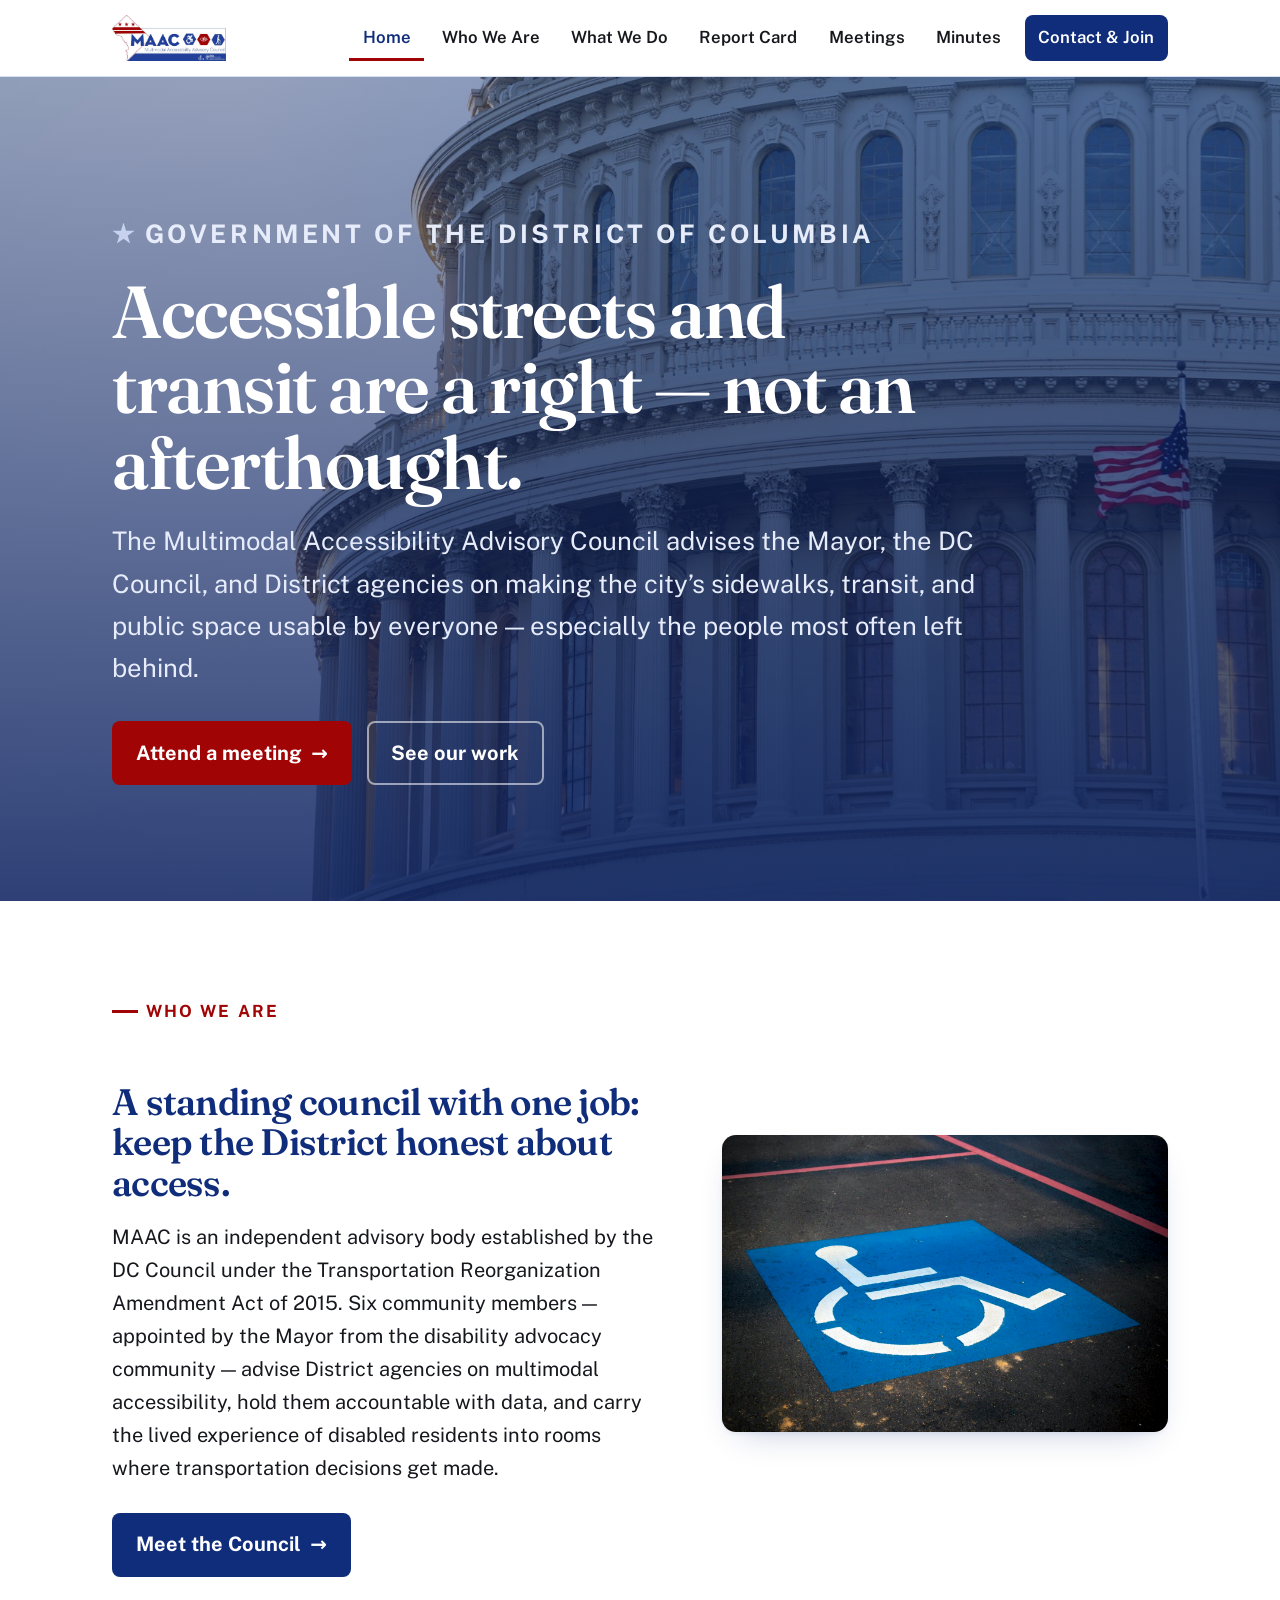
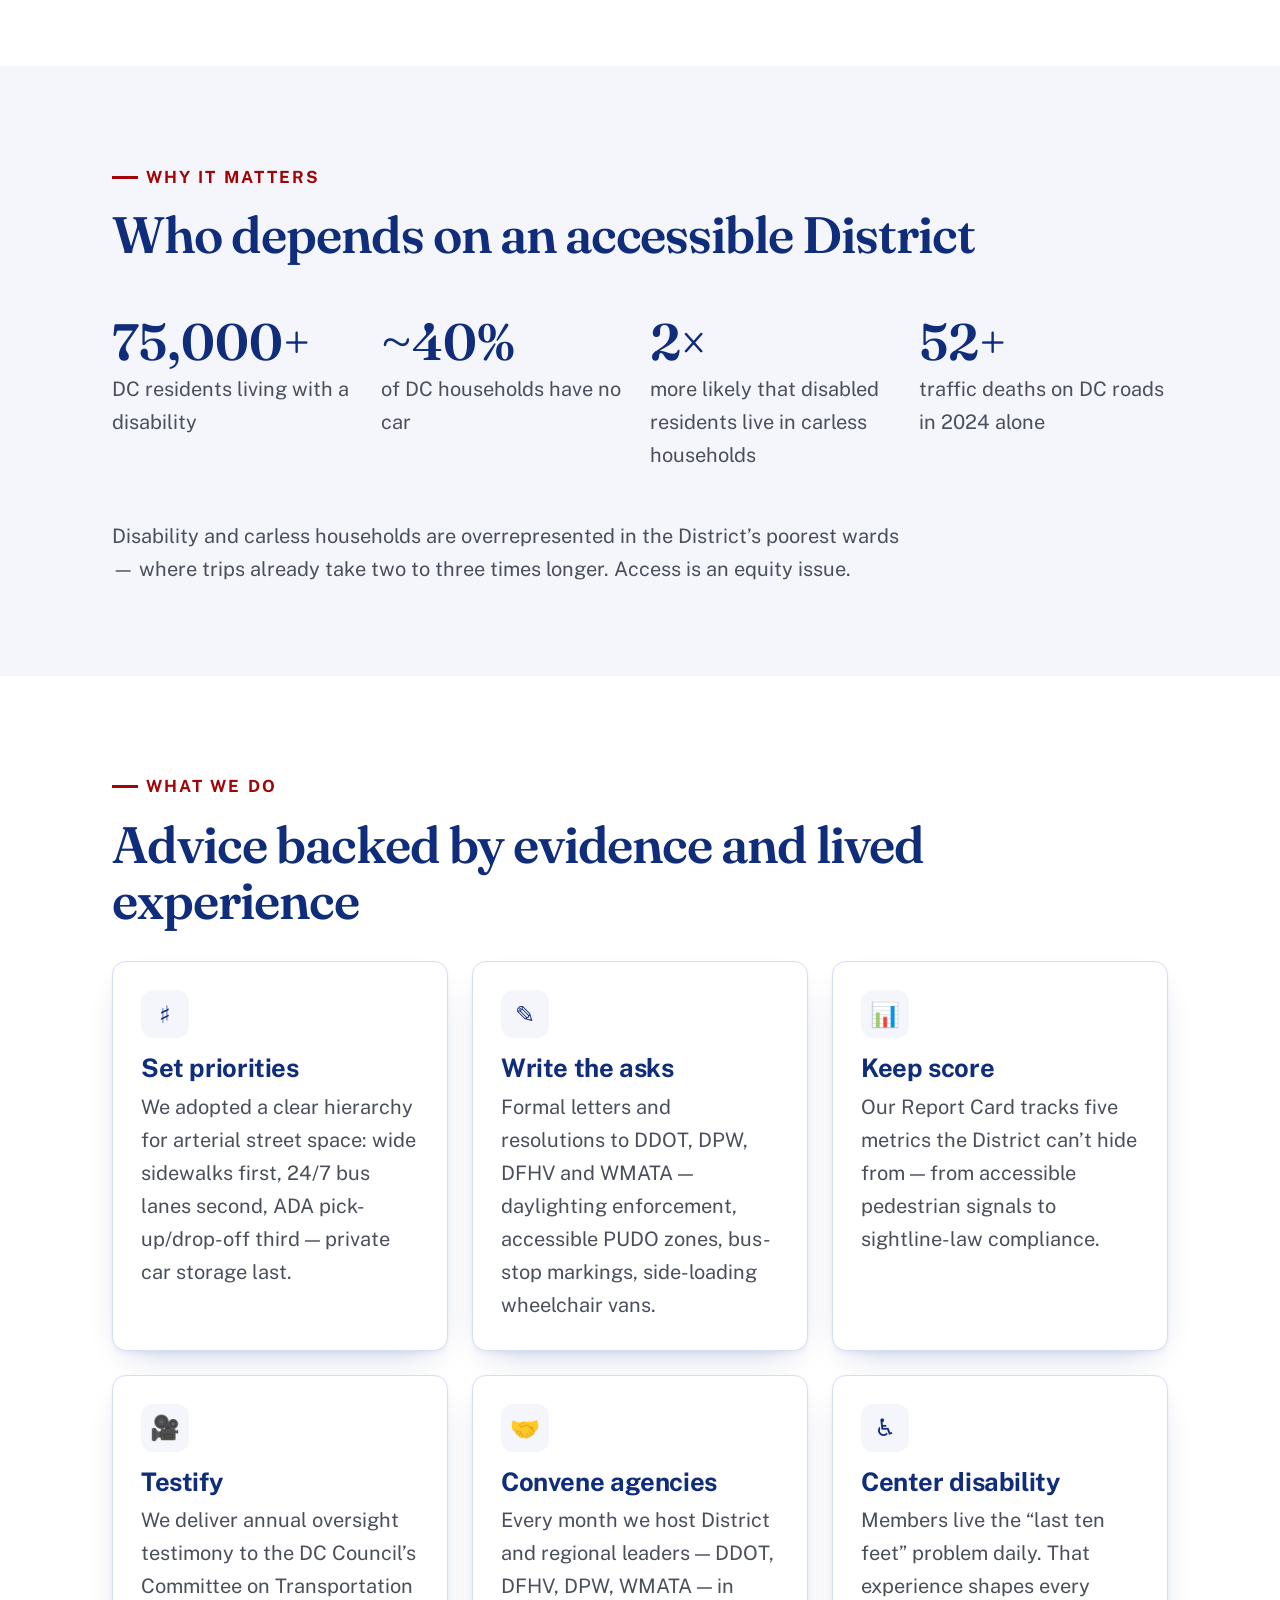
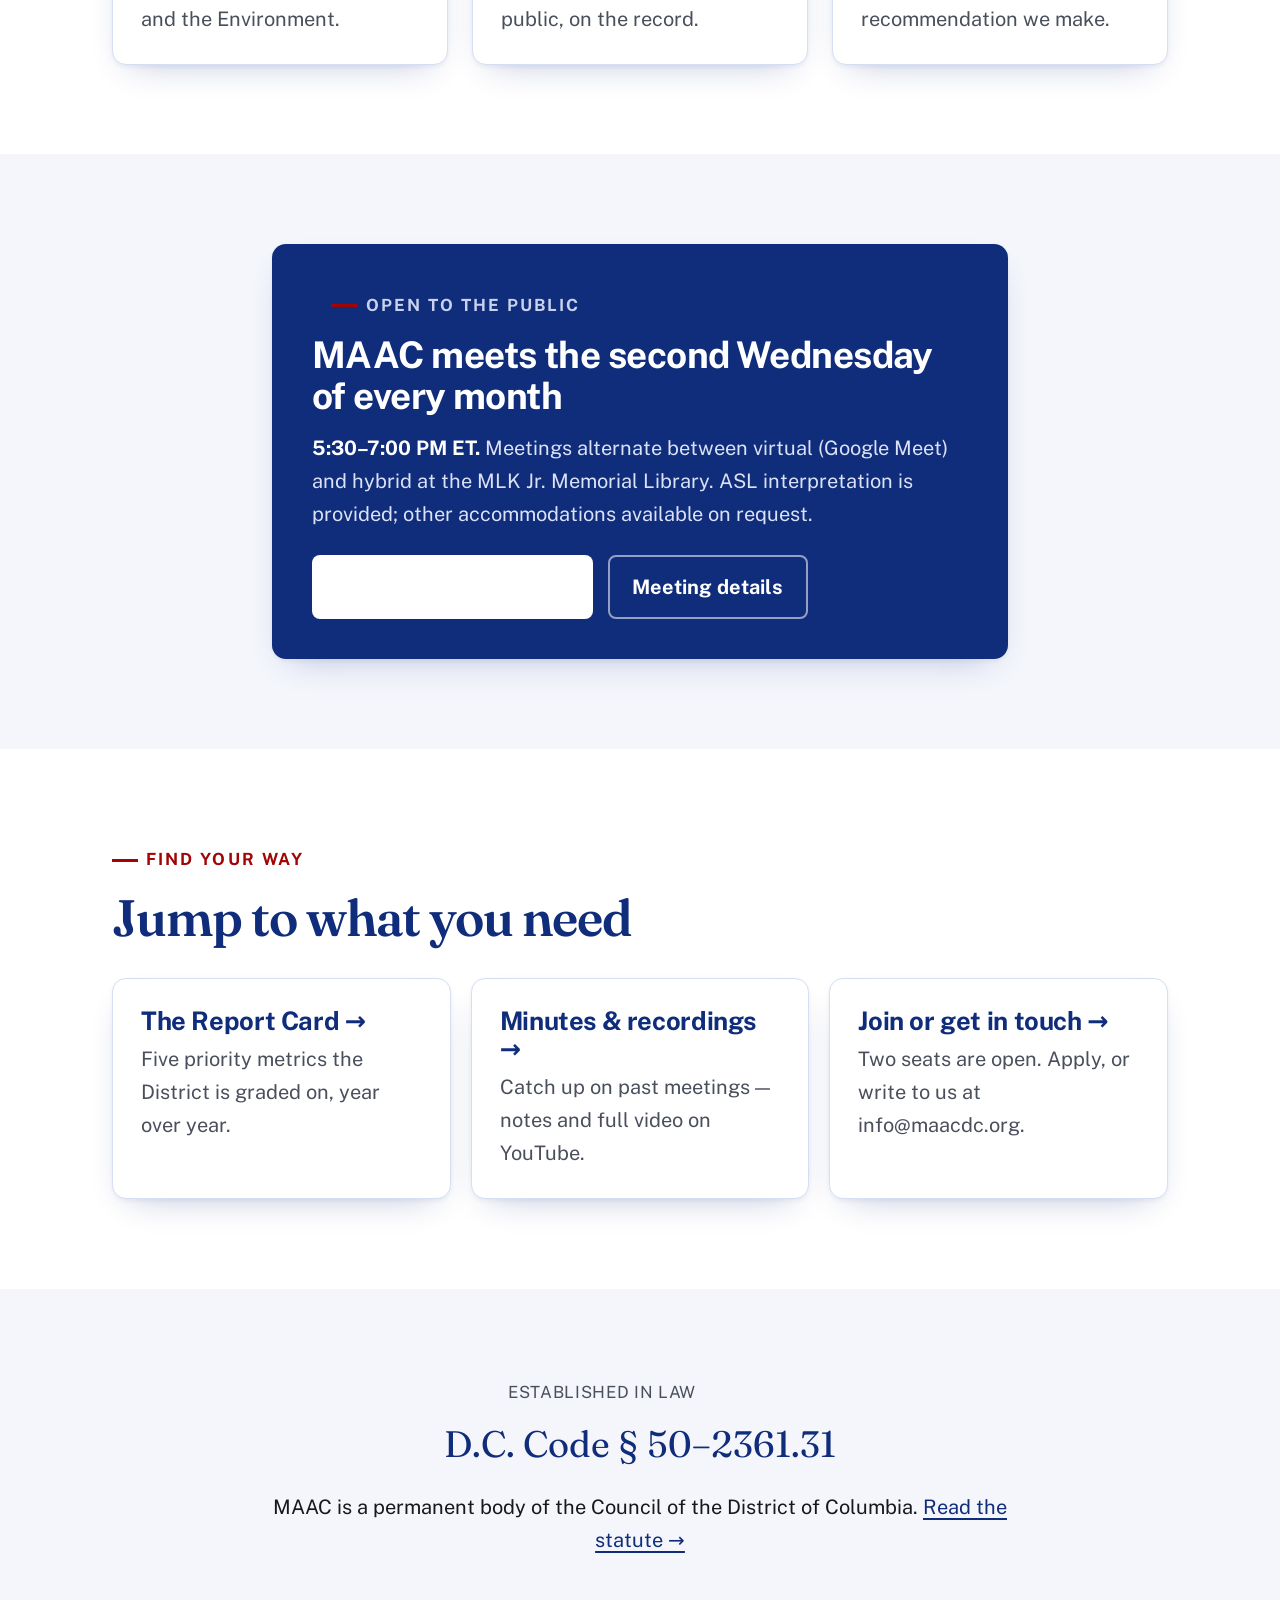
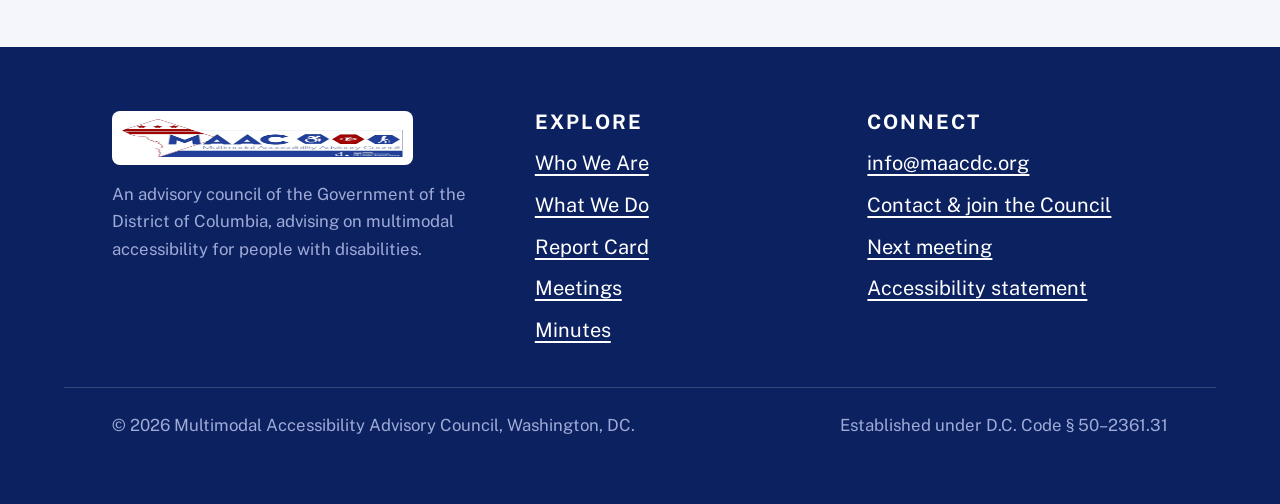
==== index.html @ 04dbed94 "Rebuild maacdc.org as accessible static site New design ("Civic Clarity"): Public Sans + Fraunces, M" ====
<!DOCTYPE html>
<html lang="en">
<head>
<meta charset="utf-8">
<meta name="viewport" content="width=device-width, initial-scale=1">
<title>MAAC — DC Multimodal Accessibility Advisory Council</title>
<meta name="description" content="The Multimodal Accessibility Advisory Council advises the Mayor, the DC Council, and District agencies on making transit and public space accessible to people with disabilities.">
<link rel="icon" href="assets/img/maac-logo.png">
<meta property="og:title" content="DC Multimodal Accessibility Advisory Council (MAAC)">
<meta property="og:description" content="Advising DC on accessible transit and public space for people with disabilities.">
<meta property="og:type" content="website">
<meta property="og:url" content="https://www.maacdc.org/">
<link rel="preconnect" href="https://fonts.googleapis.com">
<link rel="preconnect" href="https://fonts.gstatic.com" crossorigin>
<link href="https://fonts.googleapis.com/css2?family=Fraunces:opsz,wght@9..144,500;9..144,600&family=Public+Sans:ital,wght@0,400;0,600;0,700;1,400&display=swap" rel="stylesheet">
<link rel="stylesheet" href="assets/css/styles.css">
</head>
<body>
<a class="skip-link" href="#main">Skip to main content</a>

<header class="site-header">
  <div class="container site-header__bar">
    <a class="brand" href="index.html" aria-label="MAAC home">
      <img src="assets/img/maac-logo.png" alt="" width="301" height="121">
      <span class="visually-hidden">Multimodal Accessibility Advisory Council — Home</span>
    </a>
    <button class="nav-toggle" aria-expanded="false" aria-controls="primary-nav">
      <span class="nav-toggle__label">Menu</span>
    </button>
    <nav class="primary-nav" id="primary-nav" aria-label="Primary">
      <ul>
        <li><a href="index.html" aria-current="page">Home</a></li>
        <li><a href="who-we-are.html">Who We Are</a></li>
        <li><a href="what-we-do.html">What We Do</a></li>
        <li><a href="report-card.html">Report Card</a></li>
        <li><a href="meetings.html">Meetings</a></li>
        <li><a href="minutes.html">Minutes</a></li>
        <li class="nav-cta"><a href="contact.html">Contact &amp; Join</a></li>
      </ul>
    </nav>
  </div>
</header>

<main id="main">

  <!-- HERO -->
  <section class="hero">
    <img class="hero__img" src="assets/img/hero-transit.jpg" alt="" aria-hidden="true">
    <div class="container hero__inner">
      <p class="hero__kicker reveal"><span class="starbox" aria-hidden="true"></span> Government of the District of Columbia</p>
      <h1 class="reveal d1">Accessible streets and transit are a right &mdash; not an afterthought.</h1>
      <p class="reveal d2">The Multimodal Accessibility Advisory Council advises the Mayor, the DC Council, and District agencies on making the city&rsquo;s sidewalks, transit, and public space usable by everyone &mdash; especially the people most often left behind.</p>
      <div class="hero__actions reveal d3">
        <a class="btn btn--primary" href="meetings.html">Attend a meeting <span class="btn__arrow" aria-hidden="true">&rarr;</span></a>
        <a class="btn btn--ghost" href="what-we-do.html">See our work</a>
      </div>
    </div>
  </section>

  <!-- MISSION / WHAT WE ARE -->
  <section class="section">
    <div class="container split">
      <div class="prose">
        <p class="section__eyebrow">Who we are</p>
        <h2 class="section__title display">A standing council with one job: keep the District honest about access.</h2>
        <p>MAAC is an independent advisory body established by the DC Council under the Transportation Reorganization Amendment Act of 2015. Six community members &mdash; appointed by the Mayor from the disability advocacy community &mdash; advise District agencies on multimodal accessibility, hold them accountable with data, and carry the lived experience of disabled residents into rooms where transportation decisions get made.</p>
        <div class="lead-actions">
          <a class="btn btn--navy" href="who-we-are.html">Meet the Council <span class="btn__arrow" aria-hidden="true">&rarr;</span></a>
        </div>
      </div>
      <img src="assets/img/about-maacdc.jpeg" alt="A person using a white cane crosses a District of Columbia street at a marked crosswalk." width="1500" height="1000" loading="lazy">
    </div>
  </section>

  <!-- THE PROBLEM, IN NUMBERS -->
  <section class="section section--tint">
    <div class="container">
      <p class="section__eyebrow">Why it matters</p>
      <h2 class="section__title display">Who depends on an accessible District</h2>
      <div class="stats" style="margin-top:2rem;">
        <div class="stat"><div class="figure">75,000+</div><div class="label">DC residents living with a disability</div></div>
        <div class="stat"><div class="figure">~40%</div><div class="label">of DC households have no car</div></div>
        <div class="stat"><div class="figure">2&times;</div><div class="label">more likely that disabled residents live in carless households</div></div>
        <div class="stat"><div class="figure">52+</div><div class="label">traffic deaths on DC roads in 2024 alone</div></div>
      </div>
      <p style="margin-top:1.75rem; color:var(--ink-soft);">Disability and carless households are overrepresented in the District&rsquo;s poorest wards &mdash; where trips already take two to three times longer. Access is an equity issue.</p>
    </div>
  </section>

  <!-- WHAT WE DO -->
  <section class="section">
    <div class="container">
      <p class="section__eyebrow">What we do</p>
      <h2 class="section__title display">Advice backed by evidence and lived experience</h2>
      <div class="grid grid--3" style="margin-top:2rem;">
        <div class="card"><div class="card__icon" aria-hidden="true">&#9839;</div><h3>Set priorities</h3><p>We adopted a clear hierarchy for arterial street space: wide sidewalks first, 24/7 bus lanes second, ADA pick-up/drop-off third &mdash; private car storage last.</p></div>
        <div class="card"><div class="card__icon" aria-hidden="true">&#9998;</div><h3>Write the asks</h3><p>Formal letters and resolutions to DDOT, DPW, DFHV and WMATA &mdash; daylighting enforcement, accessible PUDO zones, bus-stop markings, side-loading wheelchair vans.</p></div>
        <div class="card"><div class="card__icon" aria-hidden="true">&#128202;</div><h3>Keep score</h3><p>Our Report Card tracks five metrics the District can&rsquo;t hide from &mdash; from accessible pedestrian signals to sightline-law compliance.</p></div>
        <div class="card"><div class="card__icon" aria-hidden="true">&#127909;</div><h3>Testify</h3><p>We deliver annual oversight testimony to the DC Council&rsquo;s Committee on Transportation and the Environment.</p></div>
        <div class="card"><div class="card__icon" aria-hidden="true">&#129309;</div><h3>Convene agencies</h3><p>Every month we host District and regional leaders &mdash; DDOT, DFHV, DPW, WMATA &mdash; in public, on the record.</p></div>
        <div class="card"><div class="card__icon" aria-hidden="true">&#9855;</div><h3>Center disability</h3><p>Members live the &ldquo;last ten feet&rdquo; problem daily. That experience shapes every recommendation we make.</p></div>
      </div>
    </div>
  </section>

  <!-- NEXT MEETING CALLOUT -->
  <section class="section section--tint">
    <div class="container narrow">
      <div class="callout">
        <span class="stars" aria-hidden="true"><span class="starbox"></span><span class="starbox"></span><span class="starbox"></span></span>
        <p class="section__eyebrow" style="color:var(--star);">Open to the public</p>
        <h2 class="section__title" style="color:#fff; font-size:var(--step-2);">MAAC meets the second Wednesday of every month</h2>
        <p><strong style="color:#fff;">5:30&ndash;7:00 PM ET.</strong> Meetings alternate between virtual (Google Meet) and hybrid at the MLK Jr. Memorial Library. ASL interpretation is provided; other accommodations available on request.</p>
        <div class="hero__actions" style="margin-top:1.5rem;">
          <a class="btn btn--light" href="https://www.maacdc.link/meeting">Join the next meeting <span class="btn__arrow" aria-hidden="true">&rarr;</span></a>
          <a class="btn btn--ghost" href="meetings.html">Meeting details</a>
        </div>
      </div>
    </div>
  </section>

  <!-- QUICK LINKS -->
  <section class="section">
    <div class="container">
      <p class="section__eyebrow">Find your way</p>
      <h2 class="section__title display">Jump to what you need</h2>
      <div class="quicklinks" style="margin-top:2rem;">
        <a class="card card--link" href="report-card.html" style="text-decoration:none;">
          <h3>The Report Card &rarr;</h3><p>Five priority metrics the District is graded on, year over year.</p>
        </a>
        <a class="card card--link" href="minutes.html" style="text-decoration:none;">
          <h3>Minutes &amp; recordings &rarr;</h3><p>Catch up on past meetings &mdash; notes and full video on YouTube.</p>
        </a>
        <a class="card card--link" href="contact.html" style="text-decoration:none;">
          <h3>Join or get in touch &rarr;</h3><p>Two seats are open. Apply, or write to us at info@maacdc.org.</p>
        </a>
      </div>
    </div>
  </section>

  <!-- STATUTE STRIP -->
  <section class="section section--tint">
    <div class="container narrow center">
      <p style="color:var(--ink-soft); font-size:var(--step--1); letter-spacing:.04em;">ESTABLISHED IN LAW</p>
      <p style="font-family:var(--font-display); font-size:var(--step-2); color:var(--navy); margin-top:.5rem;">D.C. Code &sect; 50&ndash;2361.31</p>
      <p style="margin:1rem auto 0;">MAAC is a permanent body of the Council of the District of Columbia. <a href="https://code.dccouncil.gov/us/dc/council/code/sections/50-2361.31">Read the statute &rarr;</a></p>
    </div>
  </section>

</main>

<footer class="site-footer">
  <div class="container footer-grid">
    <div>
      <div class="brand-foot"><img src="assets/img/maac-logo.png" alt="Multimodal Accessibility Advisory Council" width="301" height="121"></div>
      <p class="foot-note">An advisory council of the Government of the District of Columbia, advising on multimodal accessibility for people with disabilities.</p>
    </div>
    <div>
      <h2>Explore</h2>
      <ul>
        <li><a href="who-we-are.html">Who We Are</a></li>
        <li><a href="what-we-do.html">What We Do</a></li>
        <li><a href="report-card.html">Report Card</a></li>
        <li><a href="meetings.html">Meetings</a></li>
        <li><a href="minutes.html">Minutes</a></li>
      </ul>
    </div>
    <div>
      <h2>Connect</h2>
      <ul>
        <li><a href="mailto:info@maacdc.org">info@maacdc.org</a></li>
        <li><a href="contact.html">Contact &amp; join the Council</a></li>
        <li><a href="https://www.maacdc.link/meeting">Next meeting</a></li>
        <li><a href="accessibility.html">Accessibility statement</a></li>
      </ul>
    </div>
  </div>
  <div class="container footer-bottom">
    <span>&copy; 2026 Multimodal Accessibility Advisory Council, Washington, DC.</span>
    <span>Established under D.C. Code &sect; 50&ndash;2361.31</span>
  </div>
</footer>

<script src="assets/js/nav.js" defer></script>
</body>
</html>
---- assets/css/styles.css ----
/* ==========================================================================
   MAAC — maacdc.org
   Design language: "Civic Clarity" — accessibility as the aesthetic.
   Type: Public Sans (body/UI) + Fraunces (display). Motif: DC flag.
   ========================================================================== */

:root {
  /* Brand */
  --navy:        #102d7b;   /* primary */
  --navy-deep:   #0c2160;   /* hover / deep surfaces */
  --navy-tint:   #f4f6fc;   /* soft section background */
  --navy-line:   #d6def3;   /* hairlines on tint */
  --red:         #a00405;   /* DC-flag red accent (sparing) */
  --red-deep:    #7d0304;
  --ink:         #16181d;   /* body text (≈15:1 on white) */
  --ink-soft:    #4a4f5c;   /* secondary text (≈8:1 on white) */
  --white:       #ffffff;
  --star:        #c8d2ee;   /* decorative stars on navy */

  /* Type */
  --font-body: "Public Sans", system-ui, -apple-system, sans-serif;
  --font-display: "Fraunces", Georgia, "Times New Roman", serif;

  /* Scale — large by default (low-vision friendly) */
  --step--1: clamp(0.95rem, 0.9rem + 0.2vw, 1.05rem);
  --step-0:  clamp(1.075rem, 1rem + 0.35vw, 1.25rem);   /* base body */
  --step-1:  clamp(1.3rem, 1.15rem + 0.6vw, 1.6rem);
  --step-2:  clamp(1.7rem, 1.4rem + 1.2vw, 2.3rem);
  --step-3:  clamp(2.1rem, 1.7rem + 2vw, 3.2rem);
  --step-4:  clamp(2.6rem, 2rem + 3.4vw, 4.6rem);

  /* Layout */
  --container: 72rem;
  --container-narrow: 52rem;
  --gutter: clamp(1.25rem, 4vw, 3rem);
  --radius: 14px;
  --radius-sm: 8px;
  --shadow: 0 2px 4px rgba(16,45,123,.06), 0 14px 34px -18px rgba(16,45,123,.32);
  --shadow-lift: 0 6px 12px rgba(16,45,123,.10), 0 28px 60px -24px rgba(16,45,123,.42);

  --ease: cubic-bezier(.2,.7,.2,1);
}

/* --------------------------------------------------------------- Reset */
*, *::before, *::after { box-sizing: border-box; }
* { margin: 0; }
html { -webkit-text-size-adjust: 100%; scroll-behavior: smooth; }
@media (prefers-reduced-motion: reduce) {
  html { scroll-behavior: auto; }
  *, *::before, *::after {
    animation-duration: .001ms !important;
    animation-iteration-count: 1 !important;
    transition-duration: .001ms !important;
  }
}

body {
  font-family: var(--font-body);
  font-size: var(--step-0);
  line-height: 1.65;
  color: var(--ink);
  background: var(--white);
  -webkit-font-smoothing: antialiased;
  text-rendering: optimizeLegibility;
}

img { max-width: 100%; height: auto; display: block; }
a { color: var(--navy); text-underline-offset: .18em; text-decoration-thickness: .08em; }
a:hover { color: var(--red); }

h1, h2, h3, h4 { line-height: 1.1; font-weight: 700; color: var(--navy); letter-spacing: -.01em; }
h2, h3 { letter-spacing: -.015em; }
p { max-width: 66ch; }

/* --------------------------------------------------------- Accessibility */
:focus-visible {
  outline: 3px solid var(--red);
  outline-offset: 3px;
  border-radius: 3px;
}
.skip-link {
  position: absolute; left: 1rem; top: -100%;
  background: var(--navy); color: #fff; padding: .8rem 1.2rem;
  border-radius: 0 0 var(--radius-sm) var(--radius-sm);
  z-index: 200; font-weight: 700; text-decoration: none;
  transition: top .2s var(--ease);
}
.skip-link:focus { top: 0; color: #fff; }
.visually-hidden {
  position: absolute !important; width: 1px; height: 1px;
  padding: 0; margin: -1px; overflow: hidden; clip: rect(0 0 0 0); white-space: nowrap; border: 0;
}

/* ------------------------------------------------------------- Layout */
.container { width: 100%; max-width: var(--container); margin-inline: auto; padding-inline: var(--gutter); }
.container.narrow { max-width: var(--container-narrow); }
.section { padding-block: clamp(3rem, 7vw, 6rem); }
.section--tint { background: var(--navy-tint); }
.section__eyebrow {
  display: inline-flex; align-items: center; gap: .55rem;
  font-size: var(--step--1); font-weight: 700; letter-spacing: .12em; text-transform: uppercase;
  color: var(--red); margin-bottom: 1rem;
}
.section__eyebrow::before {
  content: ""; width: 1.6rem; height: 3px; background: var(--red); display: inline-block;
}
.section__title { font-size: var(--step-3); margin-bottom: 1rem; }
.section__title.display { font-family: var(--font-display); font-weight: 600; letter-spacing: -.02em; }
.section__lead { font-size: var(--step-1); color: var(--ink-soft); max-width: 60ch; }

/* DC-flag star strip (decorative motif) */
.stars { display: inline-flex; gap: .45rem; align-items: center; }
.stars span {
  width: 0; height: 0; display: inline-block;
  /* CSS five-point star via clip-path on a box */
}
.starbox {
  width: 1.05em; height: 1.05em; background: currentColor; display: inline-block;
  clip-path: polygon(50% 0, 61% 35%, 98% 35%, 68% 57%, 79% 91%, 50% 70%, 21% 91%, 32% 57%, 2% 35%, 39% 35%);
}

/* ------------------------------------------------------------- Header */
.site-header {
  position: sticky; top: 0; z-index: 100;
  background: rgba(255,255,255,.92);
  backdrop-filter: saturate(140%) blur(8px);
  border-bottom: 1px solid var(--navy-line);
}
.site-header__bar {
  display: flex; align-items: center; justify-content: space-between;
  gap: 1rem; min-height: 76px;
}
.brand { display: inline-flex; align-items: center; gap: .75rem; text-decoration: none; }
.brand img { height: 46px; width: auto; }
.brand:hover { color: inherit; }

.nav-toggle {
  display: none; align-items: center; gap: .5rem;
  background: var(--navy); color: #fff; border: 0; cursor: pointer;
  font: inherit; font-weight: 700; font-size: var(--step--1);
  padding: .65rem 1rem; border-radius: var(--radius-sm);
}
.nav-toggle:hover { background: var(--navy-deep); color: #fff; }

.primary-nav ul { list-style: none; display: flex; align-items: center; gap: .25rem; padding: 0; }
.primary-nav a {
  display: block; text-decoration: none; color: var(--ink);
  font-weight: 600; font-size: var(--step--1);
  padding: .6rem .85rem; border-radius: var(--radius-sm);
  transition: background .15s var(--ease), color .15s var(--ease);
}
.primary-nav a:hover { background: var(--navy-tint); color: var(--navy); }
.primary-nav a[aria-current="page"] { color: var(--navy); box-shadow: inset 0 -3px 0 var(--red); border-radius: 0; }
.primary-nav .nav-cta a {
  background: var(--navy); color: #fff; margin-left: .4rem;
}
.primary-nav .nav-cta a:hover { background: var(--red); }

@media (max-width: 60rem) {
  .nav-toggle { display: inline-flex; }
  .primary-nav {
    display: none; position: absolute; left: 0; right: 0; top: 100%;
    background: #fff; border-bottom: 1px solid var(--navy-line);
    box-shadow: var(--shadow);
  }
  .primary-nav.is-open { display: block; }
  .primary-nav ul { flex-direction: column; align-items: stretch; gap: 0; padding: .5rem var(--gutter) 1.25rem; }
  .primary-nav a { padding: .9rem .6rem; font-size: var(--step-0); border-radius: var(--radius-sm); }
  .primary-nav a[aria-current="page"] { box-shadow: inset 3px 0 0 var(--red); }
  .primary-nav .nav-cta a { margin: .4rem 0 0; text-align: center; }
}

/* ------------------------------------------------------------- Hero */
.hero { position: relative; overflow: hidden; background: var(--navy); color: #fff; }
.hero::before {
  /* DC-flag bar motif: two horizontal stripes echoing the flag */
  content: ""; position: absolute; inset: 0;
  background:
    linear-gradient(180deg, rgba(12,33,96,.40), rgba(12,33,96,.86)),
    radial-gradient(120% 90% at 85% 0%, rgba(83,160,253,.34), transparent 55%);
  z-index: 1;
}
.hero__img { position: absolute; inset: 0; width: 100%; height: 100%; object-fit: cover; }
.hero__inner { position: relative; z-index: 2; padding-block: clamp(3.5rem, 9vw, 7.5rem); }
.hero h1 {
  color: #fff; font-family: var(--font-display); font-weight: 600;
  font-size: var(--step-4); max-width: 18ch; letter-spacing: -.02em; line-height: 1.02;
}
.hero__kicker {
  display: inline-flex; align-items: center; gap: .6rem; color: var(--star);
  font-weight: 700; letter-spacing: .14em; text-transform: uppercase; font-size: var(--step--1);
  margin-bottom: 1.2rem;
}
.hero__kicker .starbox { width: .9em; height: .9em; color: var(--star); }
.hero p { color: #e7ecfb; font-size: var(--step-1); max-width: 54ch; margin-top: 1.3rem; }
.hero__actions { display: flex; flex-wrap: wrap; gap: .9rem; margin-top: 2rem; }

/* page header (non-home) */
.page-head { background: var(--navy); color: #fff; position: relative; overflow: hidden; }
.page-head::after {
  content: ""; position: absolute; right: -4%; top: -40%; width: 28rem; height: 28rem;
  background: radial-gradient(circle, rgba(83,160,253,.30), transparent 62%); z-index: 0;
}
.page-head__inner { position: relative; z-index: 1; padding-block: clamp(2.75rem, 6vw, 4.5rem); }
.page-head h1 { color: #fff; font-family: var(--font-display); font-weight: 600; font-size: var(--step-3); max-width: 20ch; }
.page-head p { color: #dbe2f7; font-size: var(--step-1); margin-top: 1rem; }
.breadcrumb { font-size: var(--step--1); color: var(--star); margin-bottom: .9rem; }
.breadcrumb a { color: var(--star); }
.breadcrumb a:hover { color: #fff; }

/* ------------------------------------------------------------- Buttons */
.btn {
  display: inline-flex; align-items: center; gap: .55rem;
  font: inherit; font-weight: 700; font-size: var(--step-0);
  padding: .85rem 1.4rem; border-radius: var(--radius-sm); cursor: pointer;
  text-decoration: none; border: 2px solid transparent;
  transition: transform .15s var(--ease), background .15s var(--ease), color .15s var(--ease), border-color .15s var(--ease);
}
.btn:hover { transform: translateY(-2px); }
.btn--primary { background: var(--red); color: #fff; }
.btn--primary:hover { background: var(--red-deep); color: #fff; }
.btn--light { background: #fff; color: var(--navy); }
.btn--light:hover { background: var(--navy-tint); color: var(--navy); }
.btn--ghost { background: transparent; color: #fff; border-color: rgba(255,255,255,.55); }
.btn--ghost:hover { border-color: #fff; color: #fff; background: rgba(255,255,255,.08); }
.btn--navy { background: var(--navy); color: #fff; }
.btn--navy:hover { background: var(--navy-deep); color: #fff; }
.btn__arrow { transition: transform .15s var(--ease); }
.btn:hover .btn__arrow { transform: translateX(3px); }

/* ------------------------------------------------------------- Cards / grids */
.grid { display: grid; gap: 1.5rem; }
.grid--2 { grid-template-columns: repeat(2, 1fr); }
.grid--3 { grid-template-columns: repeat(3, 1fr); }
.grid--4 { grid-template-columns: repeat(4, 1fr); }
@media (max-width: 60rem) { .grid--3, .grid--4 { grid-template-columns: repeat(2, 1fr); } }
@media (max-width: 38rem) { .grid--2, .grid--3, .grid--4 { grid-template-columns: 1fr; } }

.card {
  background: #fff; border: 1px solid var(--navy-line); border-radius: var(--radius);
  padding: 1.75rem; box-shadow: var(--shadow); position: relative;
  transition: transform .18s var(--ease), box-shadow .18s var(--ease);
}
.card--link:hover { transform: translateY(-4px); box-shadow: var(--shadow-lift); }
.card h3 { font-size: var(--step-1); margin-bottom: .5rem; }
.card p { color: var(--ink-soft); font-size: var(--step-0); }
.card__icon {
  width: 3rem; height: 3rem; display: grid; place-items: center; border-radius: 12px;
  background: var(--navy-tint); color: var(--navy); margin-bottom: 1rem; font-size: 1.5rem;
}
.card__num {
  font-family: var(--font-display); font-weight: 600; font-size: var(--step-3);
  color: var(--red); line-height: 1; display: block; margin-bottom: .35rem;
}
.card a.stretched::after { content:""; position:absolute; inset:0; border-radius: var(--radius); }

/* member card */
.member { text-align: left; }
.member .role { color: var(--red); font-weight: 700; font-size: var(--step--1); text-transform: uppercase; letter-spacing: .06em; }
.member.vacant { background: var(--navy-tint); border-style: dashed; }
.member.vacant h3 { color: var(--ink-soft); }

/* stat row */
.stats { display: grid; grid-template-columns: repeat(4,1fr); gap: 1.25rem; }
@media (max-width: 60rem){ .stats { grid-template-columns: repeat(2,1fr); } }
@media (max-width: 38rem){ .stats { grid-template-columns: 1fr; } }
.stat { padding: 1.25rem 0; }
.stat .figure { font-family: var(--font-display); font-weight: 600; font-size: var(--step-3); color: var(--navy); line-height: 1; }
.stat .label { color: var(--ink-soft); font-size: var(--step-0); margin-top: .4rem; }

/* prose blocks */
.prose > * + * { margin-top: 1.1rem; }
.prose h2 { font-size: var(--step-2); margin-top: 2.5rem; }
.prose h3 { font-size: var(--step-1); margin-top: 1.75rem; }
.prose ul, .prose ol { padding-left: 1.4rem; }
.prose li + li { margin-top: .5rem; }
.prose li::marker { color: var(--red); }

/* priority ladder (arterial street hierarchy) */
.ladder { list-style: none; padding: 0; counter-reset: rung; display: grid; gap: .75rem; }
.ladder li {
  display: flex; gap: 1rem; align-items: flex-start;
  background: #fff; border: 1px solid var(--navy-line); border-left: 6px solid var(--navy);
  border-radius: var(--radius-sm); padding: 1.1rem 1.3rem;
}
.ladder li:nth-child(1){ border-left-color: var(--navy); }
.ladder li:nth-child(2){ border-left-color: #2547a8; }
.ladder li:nth-child(3){ border-left-color: #4f72c9; }
.ladder li:nth-child(4){ border-left-color: #9aa9d6; }
.ladder .rank {
  counter-increment: rung; font-family: var(--font-display); font-weight: 600;
  font-size: var(--step-2); color: var(--navy); line-height: 1; min-width: 1.4em;
}
.ladder .rank::before { content: counter(rung); }
.ladder .copy strong { display:block; font-size: var(--step-1); color: var(--navy); }
.ladder .copy span { color: var(--ink-soft); }

/* meeting / callout box */
.callout {
  background: var(--navy); color: #fff; border-radius: var(--radius); padding: clamp(1.5rem,4vw,2.5rem);
  box-shadow: var(--shadow); position: relative; overflow: hidden;
}
.callout h2, .callout h3 { color: #fff; }
.callout p { color: #dbe2f7; }
.callout a { color: #fff; }
.callout .stars { color: var(--star); margin-bottom: 1rem; }

/* definition / info list */
.dl { display: grid; grid-template-columns: max-content 1fr; gap: .5rem 1.5rem; }
.dl dt { font-weight: 700; color: var(--navy); }
.dl dd { color: var(--ink); margin: 0; }
@media (max-width: 38rem){ .dl { grid-template-columns: 1fr; gap: .15rem 0; } .dl dd { margin-bottom: .75rem; } }

/* tables */
.table-wrap { overflow-x: auto; border: 1px solid var(--navy-line); border-radius: var(--radius); }
table.data { width: 100%; border-collapse: collapse; font-size: var(--step--1); min-width: 32rem; }
table.data caption { text-align: left; padding: 1rem 1.25rem; font-weight: 700; color: var(--navy); }
table.data th, table.data td { padding: .85rem 1.1rem; text-align: left; border-bottom: 1px solid var(--navy-line); vertical-align: top; }
table.data thead th { background: var(--navy); color: #fff; font-size: var(--step--1); letter-spacing: .02em; }
table.data tbody tr:nth-child(even) { background: var(--navy-tint); }
table.data th[scope="row"] { color: var(--navy); }

/* letter / list items */
.doc-list { list-style: none; padding: 0; display: grid; gap: 1rem; }
.doc-list li {
  background: #fff; border: 1px solid var(--navy-line); border-radius: var(--radius); padding: 1.4rem 1.6rem;
  display: flex; flex-wrap: wrap; align-items: baseline; gap: .35rem 1rem;
}
.doc-list .tag { font-size: var(--step--1); font-weight: 700; color: var(--red); text-transform: uppercase; letter-spacing: .06em; }
.doc-list h3 { font-size: var(--step-1); width: 100%; margin-top: .2rem; }
.doc-list p { color: var(--ink-soft); width: 100%; }

/* lead-in two-column */
.split { display: grid; grid-template-columns: 1.1fr .9fr; gap: clamp(2rem,5vw,4rem); align-items: center; }
@media (max-width: 60rem){ .split { grid-template-columns: 1fr; } }
.split img { border-radius: var(--radius); box-shadow: var(--shadow); }

/* quick links band */
.quicklinks { display: grid; grid-template-columns: repeat(3,1fr); gap: 1.25rem; }
@media (max-width: 60rem){ .quicklinks { grid-template-columns: 1fr; } }

/* ------------------------------------------------------------- Footer */
.site-footer { background: var(--navy-deep); color: #cdd6f0; padding-block: clamp(2.5rem,5vw,4rem); }
.site-footer a { color: #fff; }
.site-footer a:hover { color: var(--star); }
.footer-grid { display: grid; grid-template-columns: 1.3fr 1fr 1fr; gap: 2rem; }
@media (max-width: 52rem){ .footer-grid { grid-template-columns: 1fr; gap: 1.75rem; } }
.site-footer h2 { color: #fff; font-size: var(--step-0); text-transform: uppercase; letter-spacing: .1em; margin-bottom: .9rem; }
.site-footer ul { list-style: none; padding: 0; display: grid; gap: .55rem; }
.site-footer .brand-foot img { height: 54px; background: #fff; padding: .5rem .65rem; border-radius: var(--radius-sm); }
.site-footer .foot-note { margin-top: 1rem; font-size: var(--step--1); color: #9fabd6; max-width: 40ch; }
.footer-bottom { border-top: 1px solid rgba(255,255,255,.16); margin-top: 2.5rem; padding-top: 1.5rem;
  display: flex; flex-wrap: wrap; gap: .75rem 1.5rem; justify-content: space-between; font-size: var(--step--1); color: #9fabd6; }

/* ------------------------------------------------------------- Motion (load reveal) */
@media (prefers-reduced-motion: no-preference) {
  .reveal { opacity: 0; transform: translateY(14px); animation: rise .7s var(--ease) forwards; }
  .reveal.d1 { animation-delay: .08s; }
  .reveal.d2 { animation-delay: .16s; }
  .reveal.d3 { animation-delay: .24s; }
  .reveal.d4 { animation-delay: .32s; }
  @keyframes rise { to { opacity: 1; transform: none; } }
}

/* utility */
.center { text-align: center; }
.mt-0 { margin-top: 0; }
.lead-actions { display:flex; flex-wrap:wrap; gap:.9rem; margin-top: 1.75rem; }
.tag-row { display:flex; flex-wrap:wrap; gap:.5rem; margin-top:1rem; }
.pill { font-size: var(--step--1); font-weight:600; color: var(--navy); background: var(--navy-tint);
  border:1px solid var(--navy-line); padding:.35rem .8rem; border-radius:999px; }
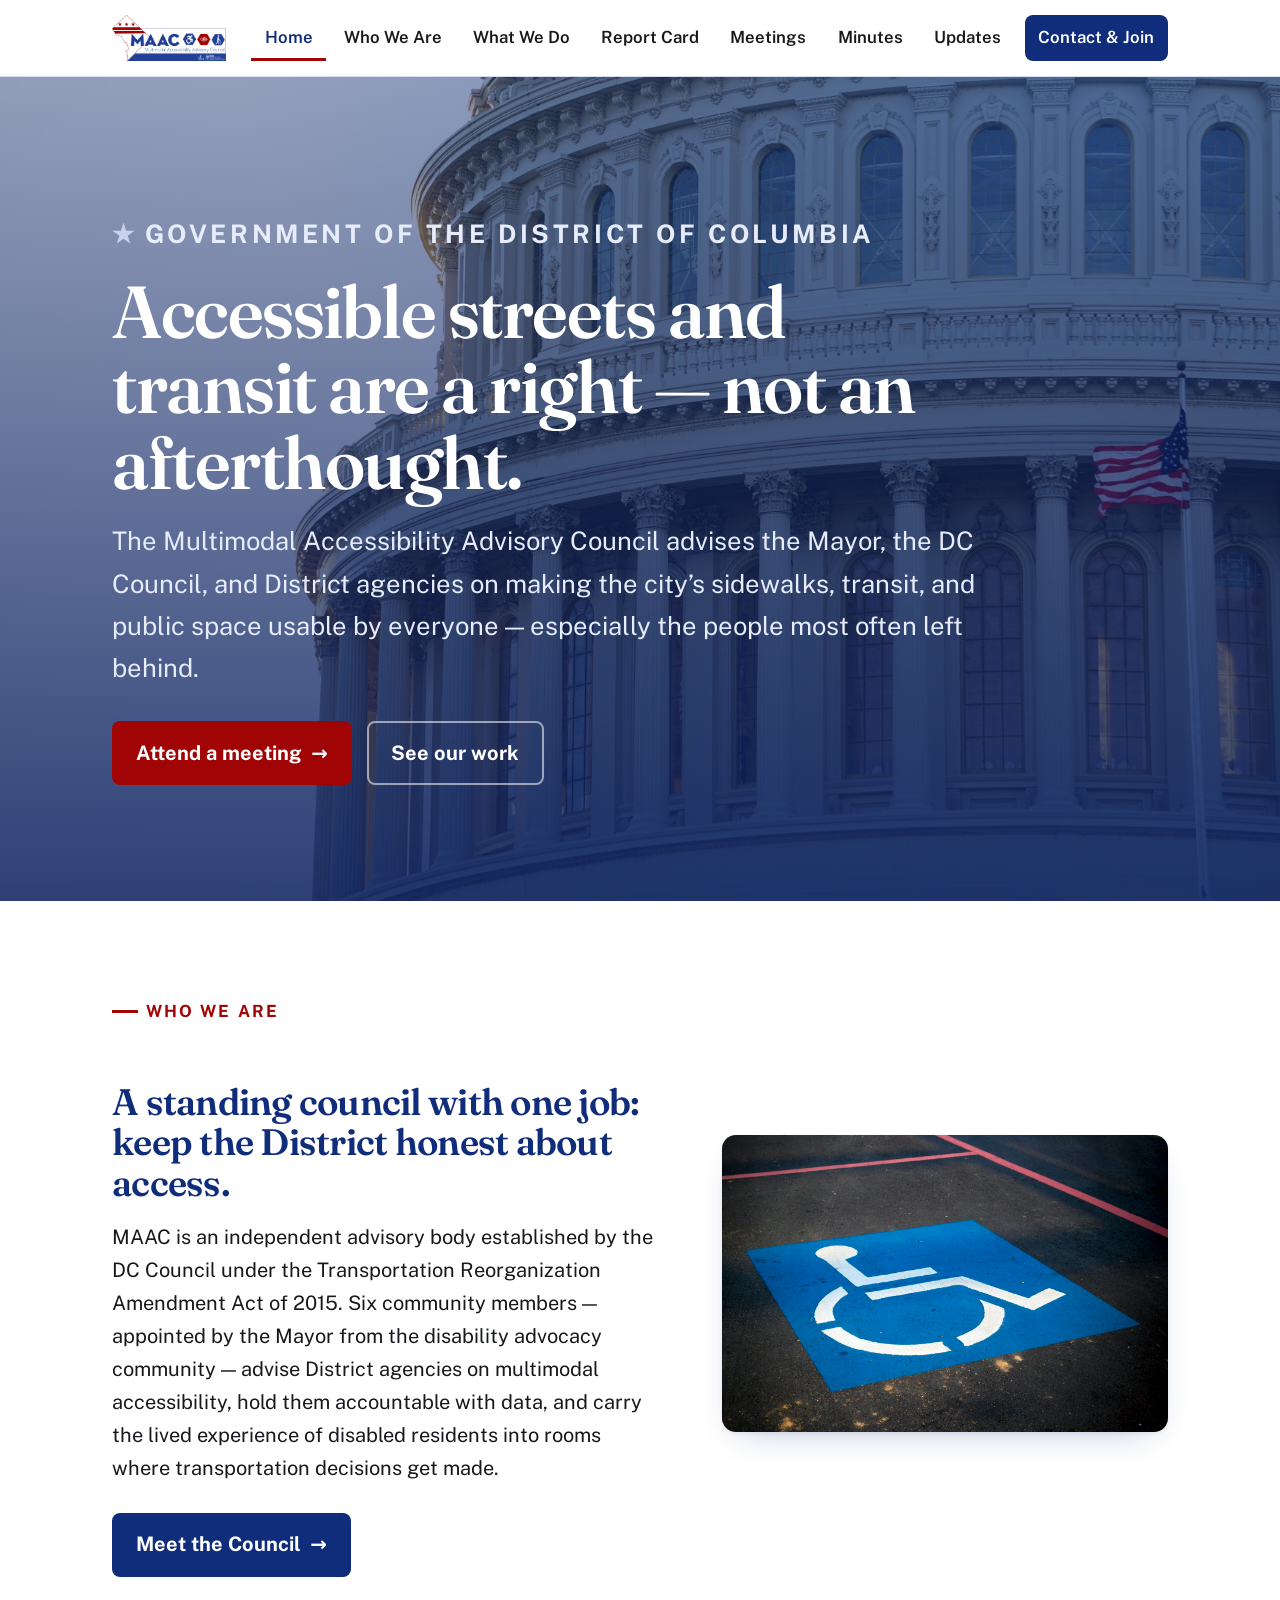
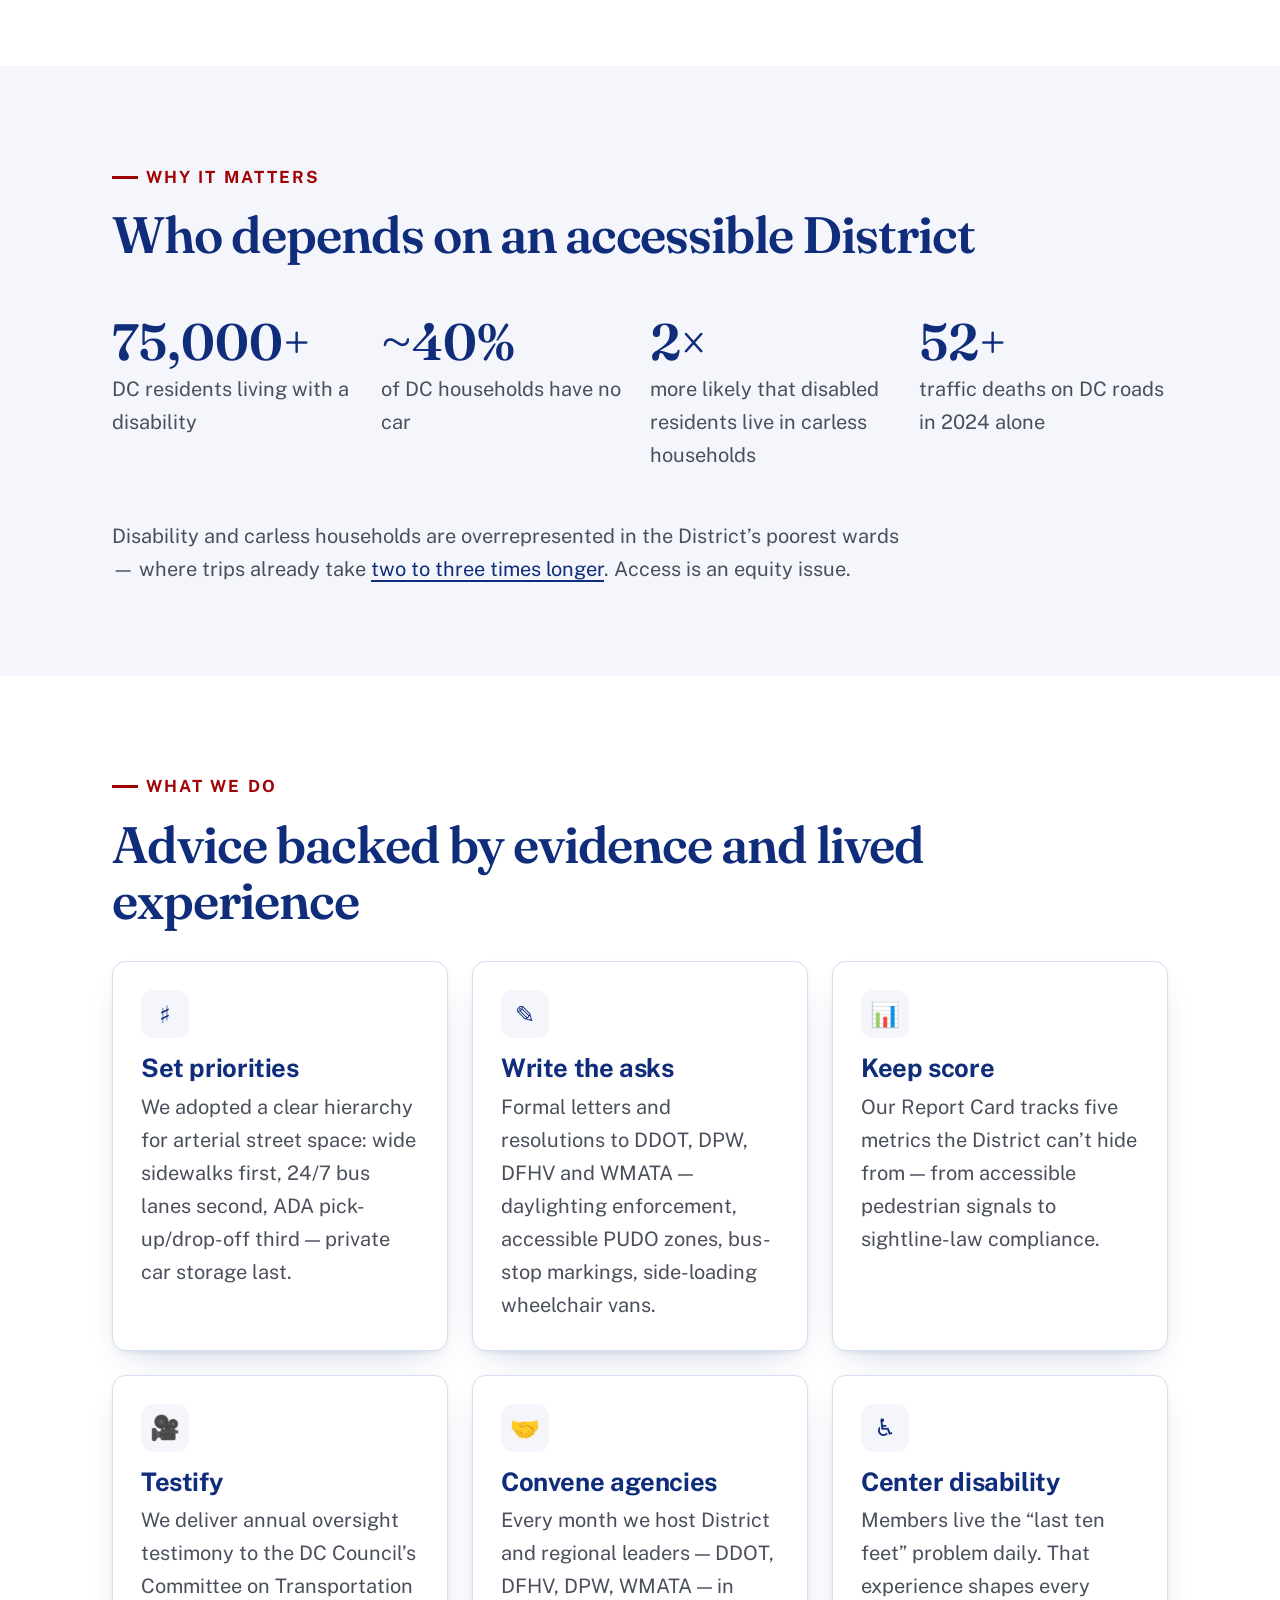
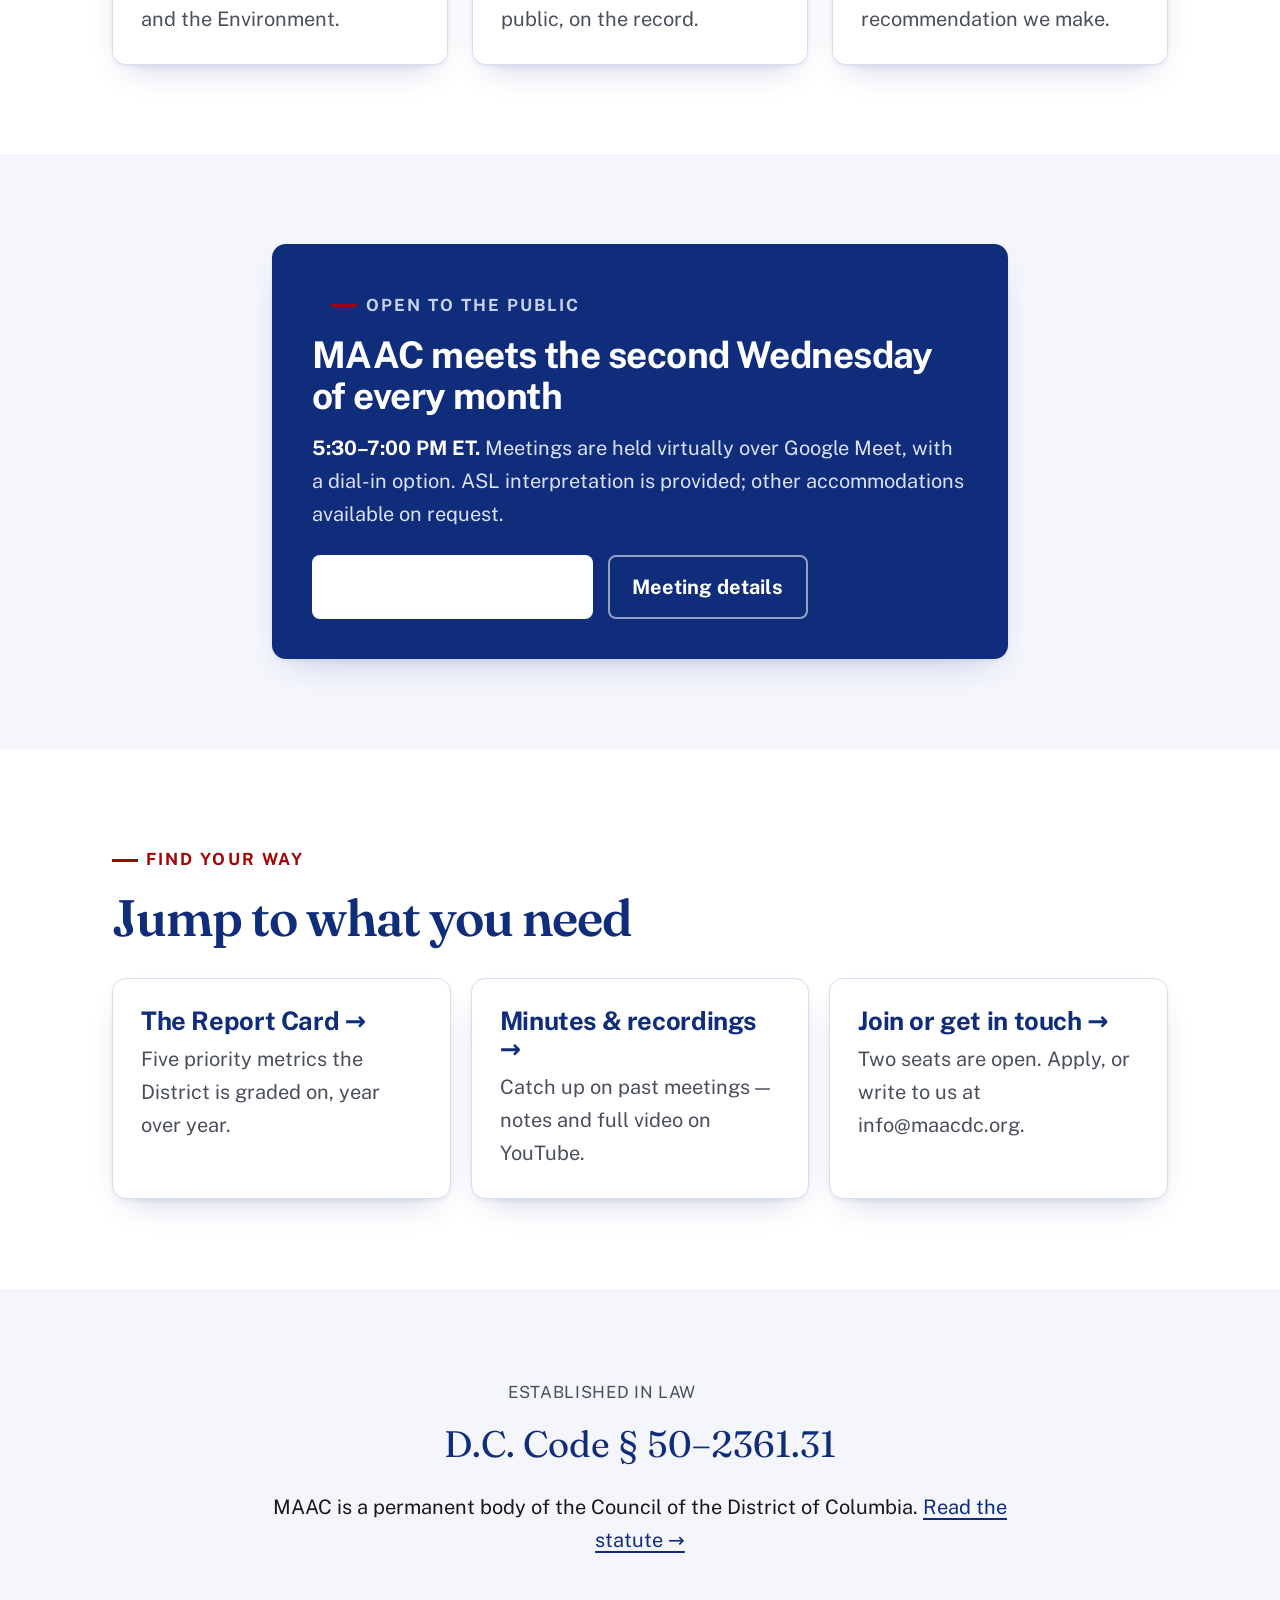
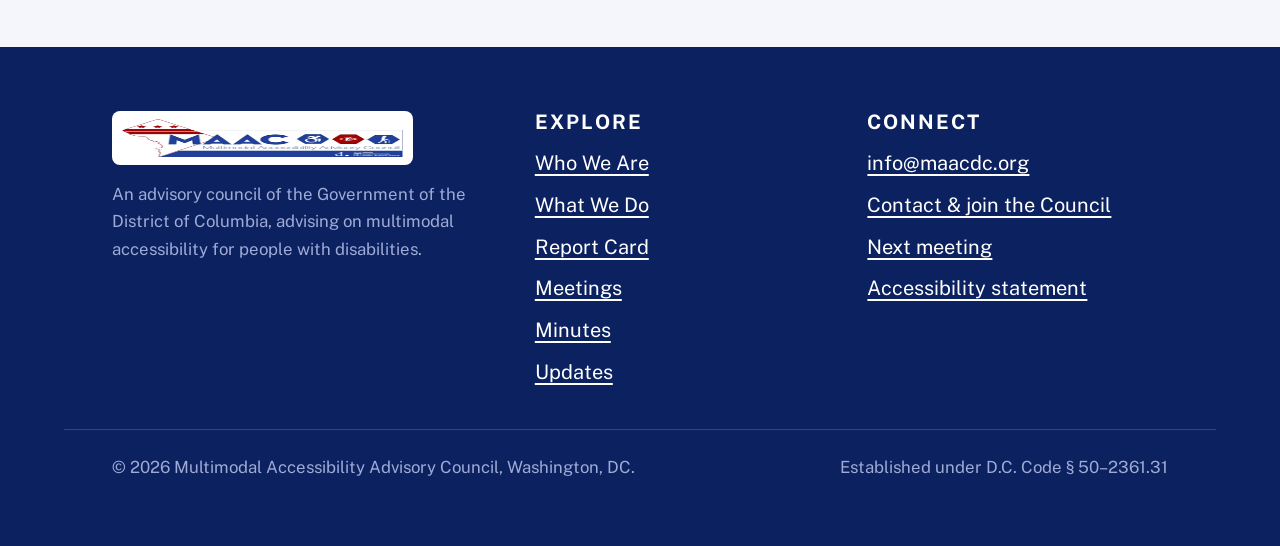
==== commit 057c6298: "Content fidelity pass: verify every claim against the source record Verified all pages against the M" ====
--- a/index.html
+++ b/index.html
@@ -35,6 +35,7 @@
         <li><a href="report-card.html">Report Card</a></li>
         <li><a href="meetings.html">Meetings</a></li>
         <li><a href="minutes.html">Minutes</a></li>
+        <li><a href="updates.html">Updates</a></li>
         <li class="nav-cta"><a href="contact.html">Contact &amp; Join</a></li>
       </ul>
     </nav>
@@ -83,7 +84,7 @@
         <div class="stat"><div class="figure">2&times;</div><div class="label">more likely that disabled residents live in carless households</div></div>
         <div class="stat"><div class="figure">52+</div><div class="label">traffic deaths on DC roads in 2024 alone</div></div>
       </div>
-      <p style="margin-top:1.75rem; color:var(--ink-soft);">Disability and carless households are overrepresented in the District&rsquo;s poorest wards &mdash; where trips already take two to three times longer. Access is an equity issue.</p>
+      <p style="margin-top:1.75rem; color:var(--ink-soft);">Disability and carless households are overrepresented in the District&rsquo;s poorest wards &mdash; where trips already take <a href="https://www.karthik.link/timetax">two to three times longer</a>. Access is an equity issue.</p>
     </div>
   </section>
 
@@ -110,7 +111,7 @@
         <span class="stars" aria-hidden="true"><span class="starbox"></span><span class="starbox"></span><span class="starbox"></span></span>
         <p class="section__eyebrow" style="color:var(--star);">Open to the public</p>
         <h2 class="section__title" style="color:#fff; font-size:var(--step-2);">MAAC meets the second Wednesday of every month</h2>
-        <p><strong style="color:#fff;">5:30&ndash;7:00 PM ET.</strong> Meetings alternate between virtual (Google Meet) and hybrid at the MLK Jr. Memorial Library. ASL interpretation is provided; other accommodations available on request.</p>
+        <p><strong style="color:#fff;">5:30&ndash;7:00 PM ET.</strong> Meetings are held virtually over Google Meet, with a dial-in option. ASL interpretation is provided; other accommodations available on request.</p>
         <div class="hero__actions" style="margin-top:1.5rem;">
           <a class="btn btn--light" href="https://www.maacdc.link/meeting">Join the next meeting <span class="btn__arrow" aria-hidden="true">&rarr;</span></a>
           <a class="btn btn--ghost" href="meetings.html">Meeting details</a>
@@ -163,6 +164,7 @@
         <li><a href="report-card.html">Report Card</a></li>
         <li><a href="meetings.html">Meetings</a></li>
         <li><a href="minutes.html">Minutes</a></li>
+        <li><a href="updates.html">Updates</a></li>
       </ul>
     </div>
     <div>
--- a/assets/css/styles.css
+++ b/assets/css/styles.css
@@ -318,7 +318,8 @@
 table.data th, table.data td { padding: .85rem 1.1rem; text-align: left; border-bottom: 1px solid var(--navy-line); vertical-align: top; }
 table.data thead th { background: var(--navy); color: #fff; font-size: var(--step--1); letter-spacing: .02em; }
 table.data tbody tr:nth-child(even) { background: var(--navy-tint); }
-table.data th[scope="row"] { color: var(--navy); }
+table.data th[scope="row"] { color: var(--navy); white-space: nowrap; }
+table.data td:last-child { white-space: nowrap; }
 
 /* letter / list items */
 .doc-list { list-style: none; padding: 0; display: grid; gap: 1rem; }
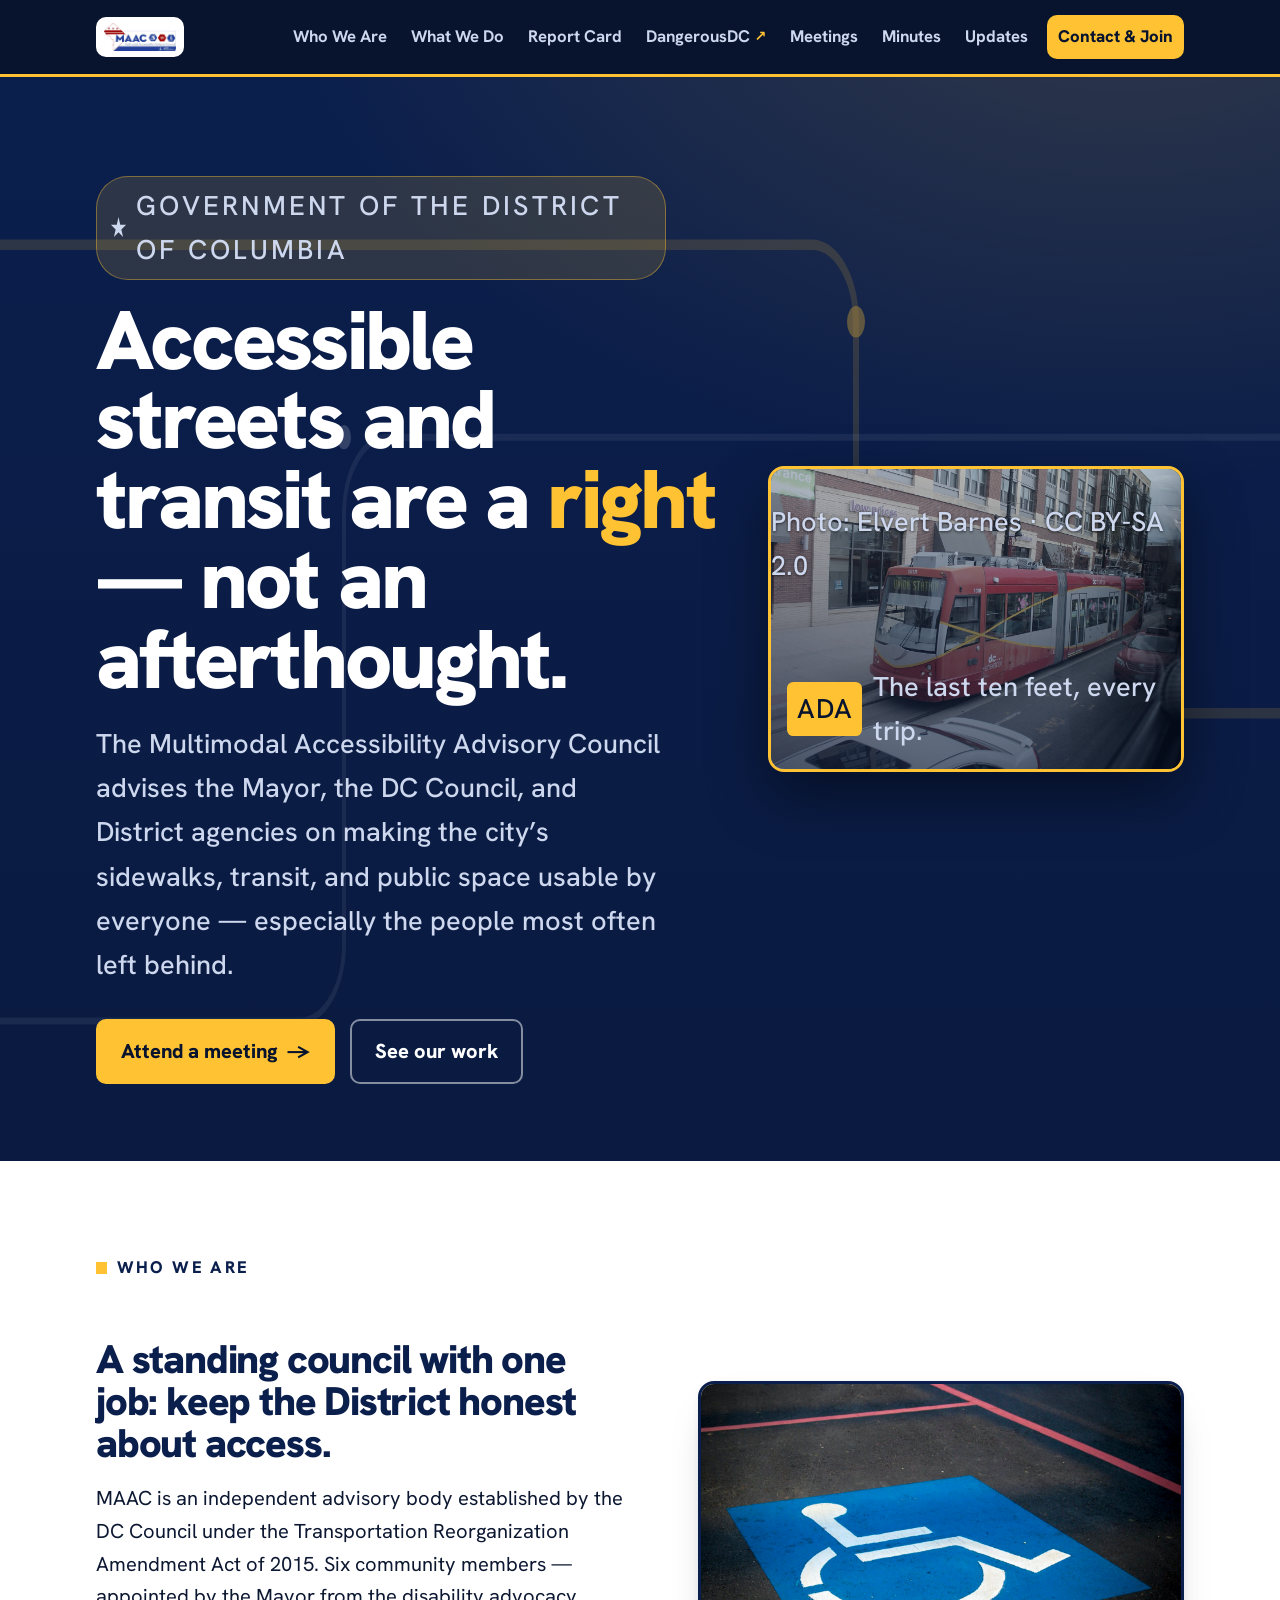
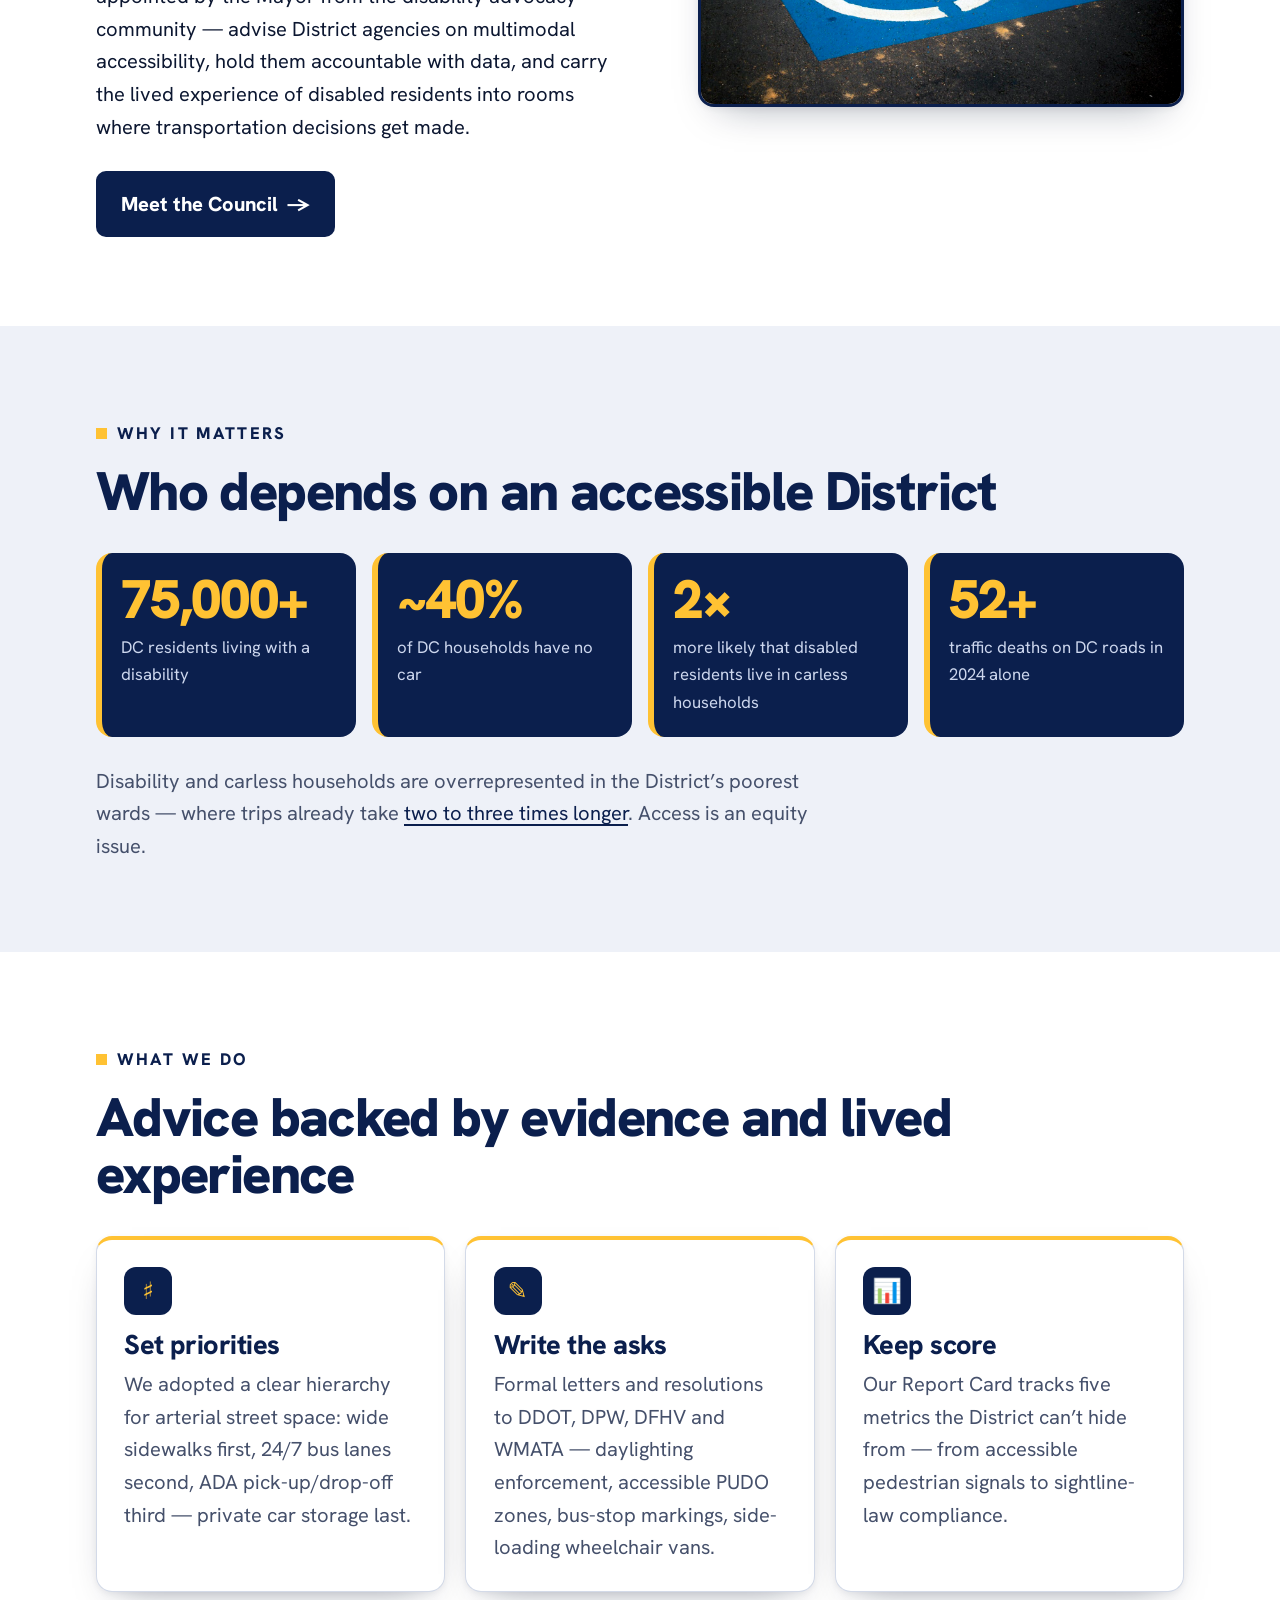
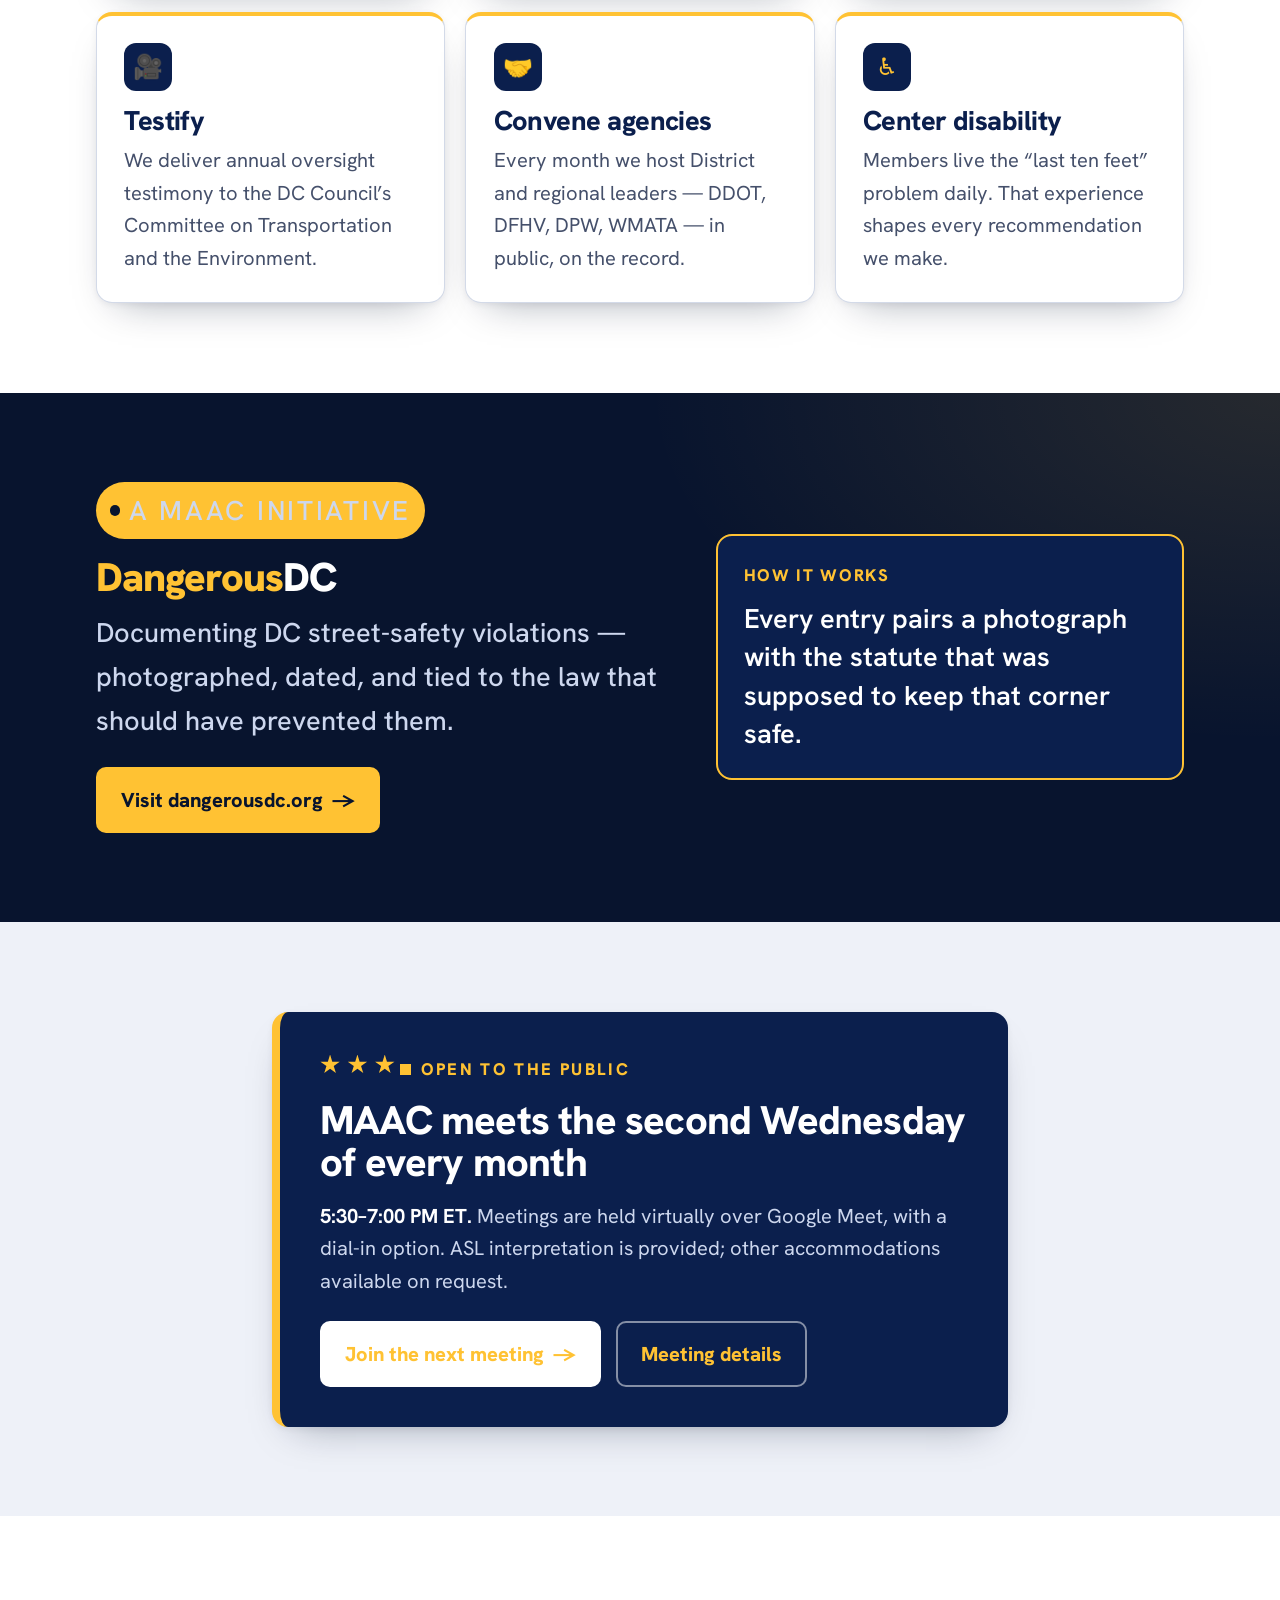
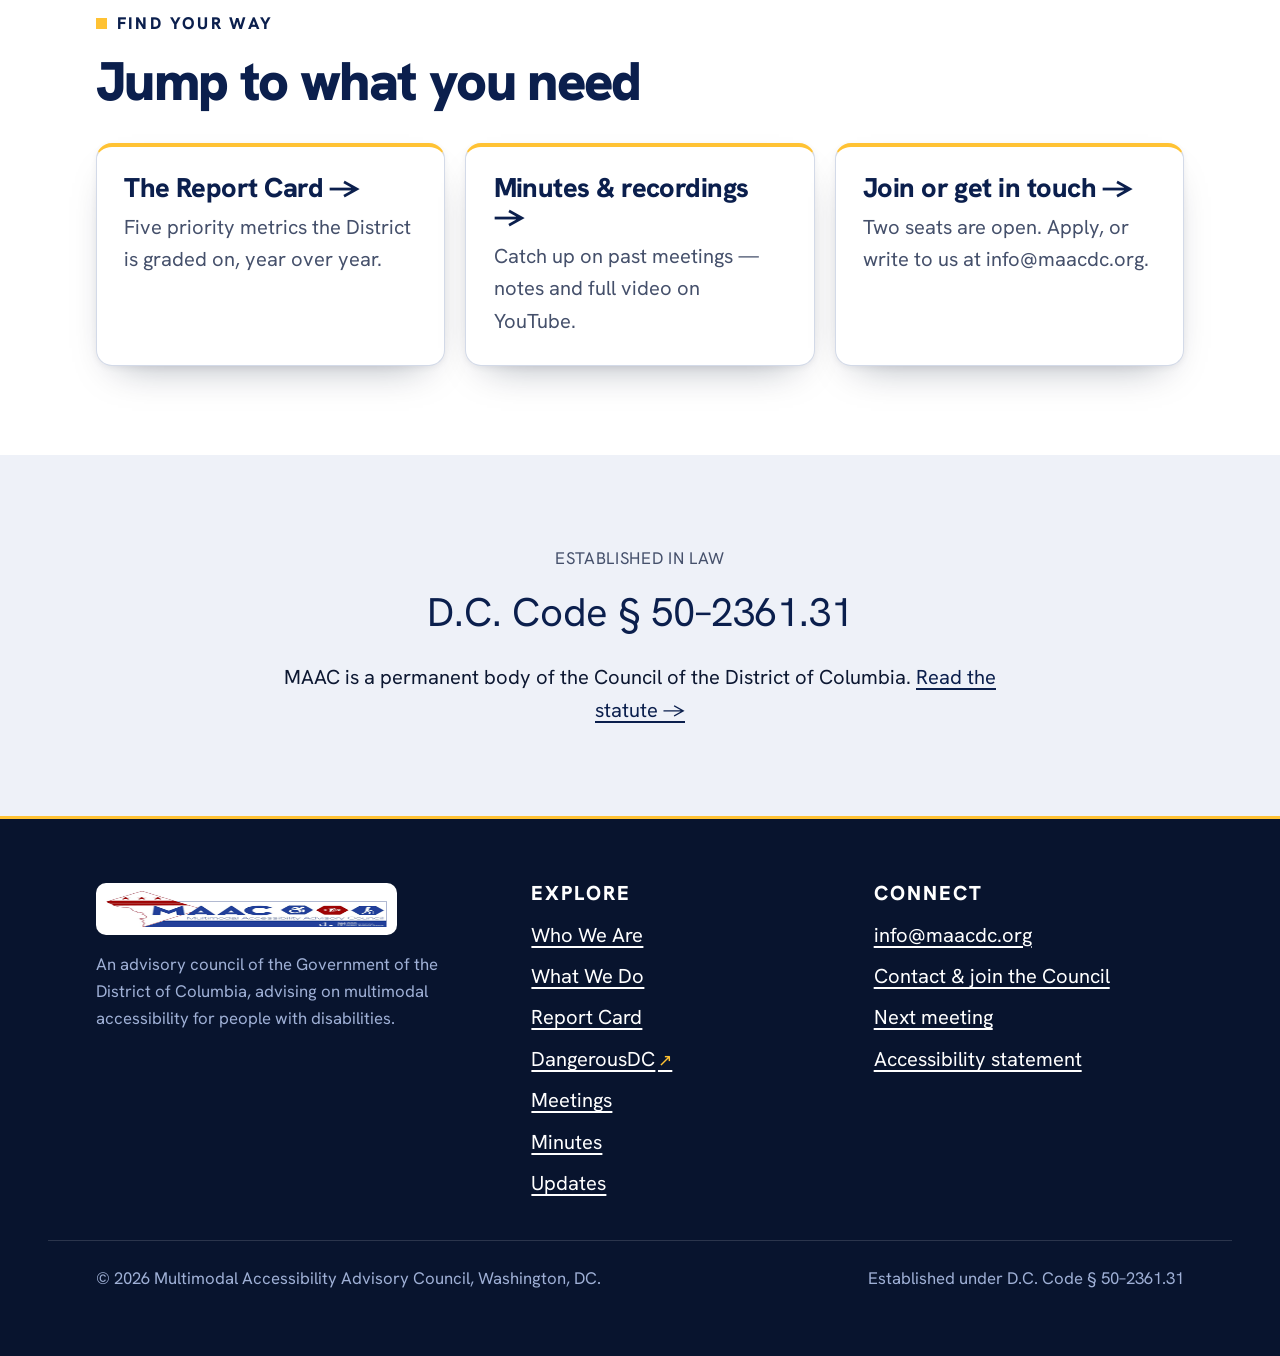
==== commit 00e301ee: "Redesign refresh + agenda sync: DC Streetcar hero (replaces Capitol), member headshots, Apr 2026 min" ====
--- a/index.html
+++ b/index.html
@@ -12,7 +12,7 @@
 <meta property="og:url" content="https://www.maacdc.org/">
 <link rel="preconnect" href="https://fonts.googleapis.com">
 <link rel="preconnect" href="https://fonts.gstatic.com" crossorigin>
-<link href="https://fonts.googleapis.com/css2?family=Fraunces:opsz,wght@9..144,500;9..144,600&family=Public+Sans:ital,wght@0,400;0,600;0,700;1,400&display=swap" rel="stylesheet">
+<link href="https://fonts.googleapis.com/css2?family=Hanken+Grotesk:ital,wght@0,400;0,500;0,600;0,700;0,800;0,900;1,400&display=swap" rel="stylesheet">
 <link rel="stylesheet" href="assets/css/styles.css">
 </head>
 <body>
@@ -24,15 +24,13 @@
       <img src="assets/img/maac-logo.png" alt="" width="301" height="121">
       <span class="visually-hidden">Multimodal Accessibility Advisory Council — Home</span>
     </a>
-    <button class="nav-toggle" aria-expanded="false" aria-controls="primary-nav">
-      <span class="nav-toggle__label">Menu</span>
-    </button>
+    <button class="nav-toggle" aria-expanded="false" aria-controls="primary-nav"><span class="nav-toggle__label">Menu</span></button>
     <nav class="primary-nav" id="primary-nav" aria-label="Primary">
       <ul>
-        <li><a href="index.html" aria-current="page">Home</a></li>
         <li><a href="who-we-are.html">Who We Are</a></li>
         <li><a href="what-we-do.html">What We Do</a></li>
         <li><a href="report-card.html">Report Card</a></li>
+        <li><a class="ext" href="https://dangerousdc.org" target="_blank" rel="noopener noreferrer">DangerousDC<span class="visually-hidden"> (opens in a new tab)</span></a></li>
         <li><a href="meetings.html">Meetings</a></li>
         <li><a href="minutes.html">Minutes</a></li>
         <li><a href="updates.html">Updates</a></li>
@@ -46,14 +44,28 @@
 
   <!-- HERO -->
   <section class="hero">
-    <img class="hero__img" src="assets/img/hero-transit.jpg" alt="" aria-hidden="true">
+    <div class="hero__route" aria-hidden="true">
+      <svg viewBox="0 0 1280 620" preserveAspectRatio="none" fill="none">
+        <path d="M-60 96 H812 a44 44 0 0 1 44 44 V320 a44 44 0 0 0 44 44 H1360" stroke="#ffc233" stroke-width="6" stroke-opacity=".26"/>
+        <path d="M-60 540 H300 a44 44 0 0 0 44 -44 V250 a44 44 0 0 1 44 -44 H1360" stroke="#ffffff" stroke-width="4" stroke-opacity=".12"/>
+        <circle cx="856" cy="140" r="9" fill="#ffc233" fill-opacity=".6"/>
+        <circle cx="344" cy="206" r="7" fill="#ffffff" fill-opacity=".3"/>
+      </svg>
+    </div>
     <div class="container hero__inner">
-      <p class="hero__kicker reveal"><span class="starbox" aria-hidden="true"></span> Government of the District of Columbia</p>
-      <h1 class="reveal d1">Accessible streets and transit are a right &mdash; not an afterthought.</h1>
-      <p class="reveal d2">The Multimodal Accessibility Advisory Council advises the Mayor, the DC Council, and District agencies on making the city&rsquo;s sidewalks, transit, and public space usable by everyone &mdash; especially the people most often left behind.</p>
-      <div class="hero__actions reveal d3">
-        <a class="btn btn--primary" href="meetings.html">Attend a meeting <span class="btn__arrow" aria-hidden="true">&rarr;</span></a>
-        <a class="btn btn--ghost" href="what-we-do.html">See our work</a>
+      <div class="hero__lead">
+        <p class="hero__kicker reveal"><span class="starbox" aria-hidden="true"></span> Government of the District of Columbia</p>
+        <h1 class="reveal d1">Accessible streets and transit are a <em>right</em> &mdash; not an afterthought.</h1>
+        <p class="reveal d2">The Multimodal Accessibility Advisory Council advises the Mayor, the DC Council, and District agencies on making the city&rsquo;s sidewalks, transit, and public space usable by everyone &mdash; especially the people most often left behind.</p>
+        <div class="hero__actions reveal d3">
+          <a class="btn btn--primary" href="meetings.html">Attend a meeting <span class="btn__arrow" aria-hidden="true">&rarr;</span></a>
+          <a class="btn btn--ghost" href="what-we-do.html">See our work</a>
+        </div>
+      </div>
+      <div class="hero__tile reveal d2">
+        <img src="assets/img/hero-streetcar.jpg" alt="A red DC Streetcar bound for Union Station runs along H Street NE.">
+        <p class="hero__pin"><span class="chip">ADA</span> The last ten feet, every trip.</p>
+        <p class="hero__credit">Photo: Elvert Barnes &middot; CC BY-SA 2.0</p>
       </div>
     </div>
   </section>
@@ -100,6 +112,24 @@
         <div class="card"><div class="card__icon" aria-hidden="true">&#127909;</div><h3>Testify</h3><p>We deliver annual oversight testimony to the DC Council&rsquo;s Committee on Transportation and the Environment.</p></div>
         <div class="card"><div class="card__icon" aria-hidden="true">&#129309;</div><h3>Convene agencies</h3><p>Every month we host District and regional leaders &mdash; DDOT, DFHV, DPW, WMATA &mdash; in public, on the record.</p></div>
         <div class="card"><div class="card__icon" aria-hidden="true">&#9855;</div><h3>Center disability</h3><p>Members live the &ldquo;last ten feet&rdquo; problem daily. That experience shapes every recommendation we make.</p></div>
+      </div>
+    </div>
+  </section>
+
+  <!-- DANGEROUSDC INITIATIVE -->
+  <section class="ddc section">
+    <div class="container ddc__inner">
+      <div>
+        <p class="ddc__tag"><span class="dot" aria-hidden="true"></span> A MAAC initiative</p>
+        <h2><span class="hot">Dangerous</span>DC</h2>
+        <p>Documenting DC street-safety violations &mdash; photographed, dated, and tied to the law that should have prevented them.</p>
+        <div class="hero__actions" style="margin-top:1.5rem;">
+          <a class="btn btn--primary" href="https://dangerousdc.org" target="_blank" rel="noopener noreferrer">Visit dangerousdc.org <span class="btn__arrow" aria-hidden="true">&rarr;</span><span class="visually-hidden"> (opens in a new tab)</span></a>
+        </div>
+      </div>
+      <div class="ddc__card">
+        <p class="k">How it works</p>
+        <p class="v">Every entry pairs a photograph with the statute that was supposed to keep that corner safe.</p>
       </div>
     </div>
   </section>
@@ -162,6 +192,7 @@
         <li><a href="who-we-are.html">Who We Are</a></li>
         <li><a href="what-we-do.html">What We Do</a></li>
         <li><a href="report-card.html">Report Card</a></li>
+        <li><a class="ext" href="https://dangerousdc.org" target="_blank" rel="noopener noreferrer">DangerousDC<span class="visually-hidden"> (opens in a new tab)</span></a></li>
         <li><a href="meetings.html">Meetings</a></li>
         <li><a href="minutes.html">Minutes</a></li>
         <li><a href="updates.html">Updates</a></li>
--- a/assets/css/styles.css
+++ b/assets/css/styles.css
@@ -1,43 +1,57 @@
 /* ==========================================================================
    MAAC — maacdc.org
-   Design language: "Civic Clarity" — accessibility as the aesthetic.
-   Type: Public Sans (body/UI) + Fraunces (display). Motif: DC flag.
+   Design language: "Wayfinding" — the site as the city's clearest sign.
+   Type: Hanken Grotesk (single signage family, 400–900).
+   Palette: deep transit navy + high-visibility signal amber + white.
+   Accessibility is the brand: signage-grade contrast and legibility.
    ========================================================================== */
 
 :root {
-  /* Brand */
-  --navy:        #102d7b;   /* primary */
-  --navy-deep:   #0c2160;   /* hover / deep surfaces */
-  --navy-tint:   #f4f6fc;   /* soft section background */
-  --navy-line:   #d6def3;   /* hairlines on tint */
-  --red:         #a00405;   /* DC-flag red accent (sparing) */
-  --red-deep:    #7d0304;
-  --ink:         #16181d;   /* body text (≈15:1 on white) */
-  --ink-soft:    #4a4f5c;   /* secondary text (≈8:1 on white) */
-  --white:       #ffffff;
-  --star:        #c8d2ee;   /* decorative stars on navy */
+  /* Surfaces */
+  --navy:       #0b1f4d;   /* primary field (hero, page-head) */
+  --navy-2:     #0a1a40;   /* deeper field gradient */
+  --ink:        #08142e;   /* darkest chrome (header, footer, deep cards) */
+  --paper:      #ffffff;   /* content background */
+  --paper-2:    #eef1f8;   /* tint section background (cool light) */
+  --line:       #d3dae8;   /* hairline on light */
+  --line-dark:  rgba(255,255,255,.14);
+
+  /* Signal */
+  --amber:      #ffc233;   /* high-vis accent — on dark + as fills only */
+  --amber-deep: #e0a200;   /* amber hover */
+  --amber-soft: rgba(255,194,51,.14);
+
+  /* Text */
+  --text:       #0c1731;   /* body on light (~16:1) */
+  --text-soft:  #45506b;   /* secondary on light (~7.6:1) */
+  --mist:       #cdd7ee;   /* secondary on dark */
+  --mist-soft:  #9fb0d6;   /* tertiary on dark */
+  --white:      #ffffff;
+
+  /* Back-compat aliases for inline styles carried over from v1 markup */
+  --ink-soft: var(--text-soft);
+  --star: var(--amber);
+  --font-display: var(--font);
 
   /* Type */
-  --font-body: "Public Sans", system-ui, -apple-system, sans-serif;
-  --font-display: "Fraunces", Georgia, "Times New Roman", serif;
+  --font: "Hanken Grotesk", system-ui, -apple-system, "Segoe UI", sans-serif;
 
   /* Scale — large by default (low-vision friendly) */
   --step--1: clamp(0.95rem, 0.9rem + 0.2vw, 1.05rem);
-  --step-0:  clamp(1.075rem, 1rem + 0.35vw, 1.25rem);   /* base body */
-  --step-1:  clamp(1.3rem, 1.15rem + 0.6vw, 1.6rem);
-  --step-2:  clamp(1.7rem, 1.4rem + 1.2vw, 2.3rem);
-  --step-3:  clamp(2.1rem, 1.7rem + 2vw, 3.2rem);
-  --step-4:  clamp(2.6rem, 2rem + 3.4vw, 4.6rem);
+  --step-0:  clamp(1.08rem, 1rem + 0.36vw, 1.26rem);   /* base body */
+  --step-1:  clamp(1.32rem, 1.16rem + 0.7vw, 1.7rem);
+  --step-2:  clamp(1.75rem, 1.42rem + 1.5vw, 2.5rem);
+  --step-3:  clamp(2.15rem, 1.7rem + 2.2vw, 3.4rem);
+  --step-4:  clamp(2.8rem, 2rem + 4vw, 5.2rem);
 
   /* Layout */
-  --container: 72rem;
+  --container: 74rem;
   --container-narrow: 52rem;
   --gutter: clamp(1.25rem, 4vw, 3rem);
-  --radius: 14px;
-  --radius-sm: 8px;
-  --shadow: 0 2px 4px rgba(16,45,123,.06), 0 14px 34px -18px rgba(16,45,123,.32);
-  --shadow-lift: 0 6px 12px rgba(16,45,123,.10), 0 28px 60px -24px rgba(16,45,123,.42);
-
+  --radius: 16px;
+  --radius-sm: 10px;
+  --shadow: 0 2px 6px rgba(8,20,46,.06), 0 18px 40px -22px rgba(8,20,46,.40);
+  --shadow-lift: 0 8px 16px rgba(8,20,46,.12), 0 34px 70px -28px rgba(8,20,46,.55);
   --ease: cubic-bezier(.2,.7,.2,1);
 }
 
@@ -55,37 +69,46 @@
 }
 
 body {
-  font-family: var(--font-body);
+  font-family: var(--font);
   font-size: var(--step-0);
-  line-height: 1.65;
-  color: var(--ink);
-  background: var(--white);
+  line-height: 1.62;
+  color: var(--text);
+  background: var(--paper);
   -webkit-font-smoothing: antialiased;
   text-rendering: optimizeLegibility;
 }
 
 img { max-width: 100%; height: auto; display: block; }
 a { color: var(--navy); text-underline-offset: .18em; text-decoration-thickness: .08em; }
-a:hover { color: var(--red); }
-
-h1, h2, h3, h4 { line-height: 1.1; font-weight: 700; color: var(--navy); letter-spacing: -.01em; }
-h2, h3 { letter-spacing: -.015em; }
+a:hover { color: var(--amber-deep); }
+
+h1, h2, h3, h4 { line-height: 1.06; font-weight: 800; color: var(--navy); letter-spacing: -.02em; }
 p { max-width: 66ch; }
 
 /* --------------------------------------------------------- Accessibility */
 :focus-visible {
-  outline: 3px solid var(--red);
+  outline: 3px solid var(--ink);
   outline-offset: 3px;
   border-radius: 3px;
 }
+/* amber focus ring on dark surfaces (higher contrast there) */
+.site-header :focus-visible,
+.hero :focus-visible,
+.page-head :focus-visible,
+.callout :focus-visible,
+.ddc :focus-visible,
+.site-footer :focus-visible,
+.scorecard__why :focus-visible {
+  outline-color: var(--amber);
+}
 .skip-link {
   position: absolute; left: 1rem; top: -100%;
-  background: var(--navy); color: #fff; padding: .8rem 1.2rem;
+  background: var(--amber); color: var(--ink); padding: .8rem 1.2rem;
   border-radius: 0 0 var(--radius-sm) var(--radius-sm);
-  z-index: 200; font-weight: 700; text-decoration: none;
+  z-index: 200; font-weight: 800; text-decoration: none;
   transition: top .2s var(--ease);
 }
-.skip-link:focus { top: 0; color: #fff; }
+.skip-link:focus { top: 0; }
 .visually-hidden {
   position: absolute !important; width: 1px; height: 1px;
   padding: 0; margin: -1px; overflow: hidden; clip: rect(0 0 0 0); white-space: nowrap; border: 0;
@@ -95,141 +118,158 @@
 .container { width: 100%; max-width: var(--container); margin-inline: auto; padding-inline: var(--gutter); }
 .container.narrow { max-width: var(--container-narrow); }
 .section { padding-block: clamp(3rem, 7vw, 6rem); }
-.section--tint { background: var(--navy-tint); }
+.section--tint { background: var(--paper-2); }
 .section__eyebrow {
-  display: inline-flex; align-items: center; gap: .55rem;
-  font-size: var(--step--1); font-weight: 700; letter-spacing: .12em; text-transform: uppercase;
-  color: var(--red); margin-bottom: 1rem;
+  display: inline-flex; align-items: center; gap: .6rem;
+  font-size: var(--step--1); font-weight: 800; letter-spacing: .14em; text-transform: uppercase;
+  color: var(--navy); margin-bottom: 1rem;
 }
 .section__eyebrow::before {
-  content: ""; width: 1.6rem; height: 3px; background: var(--red); display: inline-block;
+  content: ""; width: .7rem; height: .7rem; background: var(--amber); display: inline-block;
 }
 .section__title { font-size: var(--step-3); margin-bottom: 1rem; }
-.section__title.display { font-family: var(--font-display); font-weight: 600; letter-spacing: -.02em; }
-.section__lead { font-size: var(--step-1); color: var(--ink-soft); max-width: 60ch; }
-
-/* DC-flag star strip (decorative motif) */
+.section__title.display { font-weight: 900; letter-spacing: -.03em; }
+.section__lead { font-size: var(--step-1); color: var(--text-soft); max-width: 60ch; }
+
+/* DC-flag star strip (decorative motif, retained for heritage) */
 .stars { display: inline-flex; gap: .45rem; align-items: center; }
-.stars span {
-  width: 0; height: 0; display: inline-block;
-  /* CSS five-point star via clip-path on a box */
-}
 .starbox {
-  width: 1.05em; height: 1.05em; background: currentColor; display: inline-block;
+  width: 1em; height: 1em; background: currentColor; display: inline-block;
   clip-path: polygon(50% 0, 61% 35%, 98% 35%, 68% 57%, 79% 91%, 50% 70%, 21% 91%, 32% 57%, 2% 35%, 39% 35%);
 }
 
 /* ------------------------------------------------------------- Header */
 .site-header {
   position: sticky; top: 0; z-index: 100;
-  background: rgba(255,255,255,.92);
-  backdrop-filter: saturate(140%) blur(8px);
-  border-bottom: 1px solid var(--navy-line);
+  background: var(--ink);
+  border-bottom: 3px solid var(--amber);
 }
 .site-header__bar {
   display: flex; align-items: center; justify-content: space-between;
-  gap: 1rem; min-height: 76px;
+  gap: 1rem; min-height: 74px;
 }
 .brand { display: inline-flex; align-items: center; gap: .75rem; text-decoration: none; }
-.brand img { height: 46px; width: auto; }
+.brand img {
+  height: 40px; width: auto; background: #fff;
+  padding: .35rem .5rem; border-radius: var(--radius-sm);
+}
 .brand:hover { color: inherit; }
 
 .nav-toggle {
   display: none; align-items: center; gap: .5rem;
-  background: var(--navy); color: #fff; border: 0; cursor: pointer;
-  font: inherit; font-weight: 700; font-size: var(--step--1);
-  padding: .65rem 1rem; border-radius: var(--radius-sm);
-}
-.nav-toggle:hover { background: var(--navy-deep); color: #fff; }
-
-.primary-nav ul { list-style: none; display: flex; align-items: center; gap: .25rem; padding: 0; }
+  background: var(--amber); color: var(--ink); border: 0; cursor: pointer;
+  font: inherit; font-weight: 800; font-size: var(--step--1);
+  padding: .6rem 1rem; border-radius: var(--radius-sm);
+}
+.nav-toggle:hover { background: var(--amber-deep); color: var(--ink); }
+
+.primary-nav ul { list-style: none; display: flex; align-items: center; gap: .1rem; padding: 0; flex-wrap: wrap; justify-content: flex-end; }
 .primary-nav a {
-  display: block; text-decoration: none; color: var(--ink);
-  font-weight: 600; font-size: var(--step--1);
-  padding: .6rem .85rem; border-radius: var(--radius-sm);
+  display: inline-flex; align-items: center; gap: .3rem; text-decoration: none; color: var(--mist);
+  font-weight: 700; font-size: var(--step--1);
+  padding: .55rem .7rem; border-radius: var(--radius-sm);
   transition: background .15s var(--ease), color .15s var(--ease);
 }
-.primary-nav a:hover { background: var(--navy-tint); color: var(--navy); }
-.primary-nav a[aria-current="page"] { color: var(--navy); box-shadow: inset 0 -3px 0 var(--red); border-radius: 0; }
-.primary-nav .nav-cta a {
-  background: var(--navy); color: #fff; margin-left: .4rem;
-}
-.primary-nav .nav-cta a:hover { background: var(--red); }
-
-@media (max-width: 60rem) {
+.primary-nav a:hover { background: rgba(255,255,255,.08); color: #fff; }
+.primary-nav a[aria-current="page"] { color: #fff; box-shadow: inset 0 -3px 0 var(--amber); border-radius: var(--radius-sm) var(--radius-sm) 0 0; }
+.primary-nav .ext::after { content: "\2197"; font-size: .85em; color: var(--amber); }
+.primary-nav .nav-cta a { background: var(--amber); color: var(--ink); font-weight: 800; margin-left: .35rem; }
+.primary-nav .nav-cta a:hover { background: var(--amber-deep); color: var(--ink); }
+
+@media (max-width: 64rem) {
   .nav-toggle { display: inline-flex; }
   .primary-nav {
     display: none; position: absolute; left: 0; right: 0; top: 100%;
-    background: #fff; border-bottom: 1px solid var(--navy-line);
+    background: var(--ink); border-bottom: 3px solid var(--amber);
     box-shadow: var(--shadow);
   }
   .primary-nav.is-open { display: block; }
-  .primary-nav ul { flex-direction: column; align-items: stretch; gap: 0; padding: .5rem var(--gutter) 1.25rem; }
-  .primary-nav a { padding: .9rem .6rem; font-size: var(--step-0); border-radius: var(--radius-sm); }
-  .primary-nav a[aria-current="page"] { box-shadow: inset 3px 0 0 var(--red); }
-  .primary-nav .nav-cta a { margin: .4rem 0 0; text-align: center; }
-}
-
-/* ------------------------------------------------------------- Hero */
-.hero { position: relative; overflow: hidden; background: var(--navy); color: #fff; }
-.hero::before {
-  /* DC-flag bar motif: two horizontal stripes echoing the flag */
-  content: ""; position: absolute; inset: 0;
+  .primary-nav ul { flex-direction: column; align-items: stretch; gap: 0; padding: .5rem var(--gutter) 1.25rem; justify-content: flex-start; }
+  .primary-nav a { padding: .95rem .6rem; font-size: var(--step-0); }
+  .primary-nav a[aria-current="page"] { box-shadow: inset 3px 0 0 var(--amber); border-radius: var(--radius-sm); }
+  .primary-nav .nav-cta a { margin: .5rem 0 0; justify-content: center; }
+}
+
+/* ------------------------------------------------------------- Hero (home) */
+.hero {
+  position: relative; overflow: hidden; color: #fff;
   background:
-    linear-gradient(180deg, rgba(12,33,96,.40), rgba(12,33,96,.86)),
-    radial-gradient(120% 90% at 85% 0%, rgba(83,160,253,.34), transparent 55%);
-  z-index: 1;
-}
-.hero__img { position: absolute; inset: 0; width: 100%; height: 100%; object-fit: cover; }
-.hero__inner { position: relative; z-index: 2; padding-block: clamp(3.5rem, 9vw, 7.5rem); }
+    radial-gradient(120% 90% at 88% -12%, rgba(255,194,51,.16), transparent 55%),
+    linear-gradient(180deg, var(--navy), var(--navy-2));
+}
+.hero__route { position: absolute; inset: 0; z-index: 0; opacity: .55; pointer-events: none; }
+.hero__route svg { width: 100%; height: 100%; }
+.hero__inner {
+  position: relative; z-index: 2;
+  display: grid; grid-template-columns: 1.5fr 1fr; gap: clamp(1.5rem, 4vw, 3rem);
+  align-items: center; padding-block: clamp(2.8rem, 6vw, 5rem);
+}
+.hero__kicker {
+  display: inline-flex; align-items: center; gap: .6rem;
+  background: var(--amber-soft); border: 1px solid rgba(255,194,51,.4);
+  color: var(--amber); font-weight: 800; letter-spacing: .12em; text-transform: uppercase;
+  font-size: var(--step--1); padding: .42rem .85rem; border-radius: 2rem; margin-bottom: 1.3rem;
+}
+.hero__kicker .starbox { width: .8em; height: .8em; }
 .hero h1 {
-  color: #fff; font-family: var(--font-display); font-weight: 600;
-  font-size: var(--step-4); max-width: 18ch; letter-spacing: -.02em; line-height: 1.02;
-}
-.hero__kicker {
-  display: inline-flex; align-items: center; gap: .6rem; color: var(--star);
-  font-weight: 700; letter-spacing: .14em; text-transform: uppercase; font-size: var(--step--1);
-  margin-bottom: 1.2rem;
-}
-.hero__kicker .starbox { width: .9em; height: .9em; color: var(--star); }
-.hero p { color: #e7ecfb; font-size: var(--step-1); max-width: 54ch; margin-top: 1.3rem; }
+  color: #fff; font-weight: 900; font-size: var(--step-4);
+  max-width: 16ch; letter-spacing: -.035em; line-height: .96;
+}
+.hero h1 em { font-style: normal; color: var(--amber); }
+.hero p { color: var(--mist); font-size: var(--step-1); max-width: 38ch; margin-top: 1.4rem; font-weight: 500; }
 .hero__actions { display: flex; flex-wrap: wrap; gap: .9rem; margin-top: 2rem; }
 
-/* page header (non-home) */
-.page-head { background: var(--navy); color: #fff; position: relative; overflow: hidden; }
+/* hero signage tile (photo) */
+.hero__tile { position: relative; border-radius: var(--radius); overflow: hidden; border: 3px solid var(--amber); box-shadow: 0 24px 60px rgba(0,0,0,.45); }
+.hero__tile img { width: 100%; height: 100%; object-fit: cover; min-height: 300px; filter: saturate(.6) contrast(1.05); }
+.hero__tile::after { content: ""; position: absolute; inset: 0; background: linear-gradient(200deg, rgba(11,31,77,.12), rgba(8,20,46,.74)); }
+.hero__pin { position: absolute; left: 1rem; right: 1rem; bottom: 1rem; z-index: 2; display: flex; align-items: center; gap: .65rem; font-weight: 800; font-size: var(--step--1); color: #fff; }
+.hero__pin .chip { background: var(--amber); color: var(--ink); padding: .32rem .6rem; border-radius: .4rem; letter-spacing: .04em; }
+.hero__credit { position: absolute; right: .7rem; top: .55rem; z-index: 2; margin: 0; font-size: .68rem; font-weight: 600; color: rgba(255,255,255,.85); text-shadow: 0 1px 3px rgba(0,0,0,.65); }
+@media (max-width: 60rem) { .hero__inner { grid-template-columns: 1fr; } .hero__tile { display: none; } }
+
+/* page header (interior pages) */
+.page-head {
+  position: relative; overflow: hidden; color: #fff;
+  background:
+    radial-gradient(110% 140% at 92% -30%, rgba(255,194,51,.16), transparent 52%),
+    linear-gradient(180deg, var(--navy), var(--navy-2));
+}
 .page-head::after {
-  content: ""; position: absolute; right: -4%; top: -40%; width: 28rem; height: 28rem;
-  background: radial-gradient(circle, rgba(83,160,253,.30), transparent 62%); z-index: 0;
-}
-.page-head__inner { position: relative; z-index: 1; padding-block: clamp(2.75rem, 6vw, 4.5rem); }
-.page-head h1 { color: #fff; font-family: var(--font-display); font-weight: 600; font-size: var(--step-3); max-width: 20ch; }
-.page-head p { color: #dbe2f7; font-size: var(--step-1); margin-top: 1rem; }
-.breadcrumb { font-size: var(--step--1); color: var(--star); margin-bottom: .9rem; }
-.breadcrumb a { color: var(--star); }
+  content: ""; position: absolute; left: 0; right: 0; bottom: 0; height: 4px;
+  background: repeating-linear-gradient(90deg, var(--amber) 0 28px, transparent 28px 44px);
+  opacity: .9; z-index: 1;
+}
+.page-head__inner { position: relative; z-index: 1; padding-block: clamp(2.6rem, 6vw, 4.5rem); }
+.page-head h1 { color: #fff; font-weight: 900; font-size: var(--step-3); max-width: 20ch; letter-spacing: -.03em; }
+.page-head p { color: var(--mist); font-size: var(--step-1); margin-top: 1rem; font-weight: 500; }
+.page-head p a { color: #fff; }
+.breadcrumb { font-size: var(--step--1); color: var(--mist-soft); margin-bottom: .9rem; font-weight: 600; }
+.breadcrumb a { color: var(--amber); }
 .breadcrumb a:hover { color: #fff; }
 
 /* ------------------------------------------------------------- Buttons */
 .btn {
   display: inline-flex; align-items: center; gap: .55rem;
-  font: inherit; font-weight: 700; font-size: var(--step-0);
-  padding: .85rem 1.4rem; border-radius: var(--radius-sm); cursor: pointer;
+  font: inherit; font-weight: 800; font-size: var(--step-0);
+  padding: .9rem 1.45rem; border-radius: var(--radius-sm); cursor: pointer;
   text-decoration: none; border: 2px solid transparent;
   transition: transform .15s var(--ease), background .15s var(--ease), color .15s var(--ease), border-color .15s var(--ease);
 }
 .btn:hover { transform: translateY(-2px); }
-.btn--primary { background: var(--red); color: #fff; }
-.btn--primary:hover { background: var(--red-deep); color: #fff; }
+.btn--primary { background: var(--amber); color: var(--ink); }
+.btn--primary:hover { background: var(--amber-deep); color: var(--ink); }
+.btn--navy { background: var(--navy); color: #fff; }
+.btn--navy:hover { background: var(--ink); color: #fff; }
 .btn--light { background: #fff; color: var(--navy); }
-.btn--light:hover { background: var(--navy-tint); color: var(--navy); }
-.btn--ghost { background: transparent; color: #fff; border-color: rgba(255,255,255,.55); }
-.btn--ghost:hover { border-color: #fff; color: #fff; background: rgba(255,255,255,.08); }
-.btn--navy { background: var(--navy); color: #fff; }
-.btn--navy:hover { background: var(--navy-deep); color: #fff; }
+.btn--light:hover { background: var(--paper-2); color: var(--navy); }
+.btn--ghost { background: transparent; color: #fff; border-color: rgba(255,255,255,.5); }
+.btn--ghost:hover { border-color: var(--amber); color: var(--amber); background: rgba(255,255,255,.06); }
 .btn__arrow { transition: transform .15s var(--ease); }
 .btn:hover .btn__arrow { transform: translateX(3px); }
 
 /* ------------------------------------------------------------- Cards / grids */
-.grid { display: grid; gap: 1.5rem; }
+.grid { display: grid; gap: 1.25rem; }
 .grid--2 { grid-template-columns: repeat(2, 1fr); }
 .grid--3 { grid-template-columns: repeat(3, 1fr); }
 .grid--4 { grid-template-columns: repeat(4, 1fr); }
@@ -237,121 +277,179 @@
 @media (max-width: 38rem) { .grid--2, .grid--3, .grid--4 { grid-template-columns: 1fr; } }
 
 .card {
-  background: #fff; border: 1px solid var(--navy-line); border-radius: var(--radius);
-  padding: 1.75rem; box-shadow: var(--shadow); position: relative;
+  background: #fff; border: 1px solid var(--line); border-radius: var(--radius);
+  border-top: 4px solid var(--amber);
+  padding: 1.7rem; box-shadow: var(--shadow); position: relative;
   transition: transform .18s var(--ease), box-shadow .18s var(--ease);
 }
+.card--link { text-decoration: none; }
 .card--link:hover { transform: translateY(-4px); box-shadow: var(--shadow-lift); }
-.card h3 { font-size: var(--step-1); margin-bottom: .5rem; }
-.card p { color: var(--ink-soft); font-size: var(--step-0); }
+.card h3 { font-size: var(--step-1); margin-bottom: .5rem; font-weight: 800; }
+.card p { color: var(--text-soft); font-size: var(--step-0); }
 .card__icon {
   width: 3rem; height: 3rem; display: grid; place-items: center; border-radius: 12px;
-  background: var(--navy-tint); color: var(--navy); margin-bottom: 1rem; font-size: 1.5rem;
+  background: var(--navy); color: var(--amber); margin-bottom: 1rem; font-size: 1.5rem;
 }
 .card__num {
-  font-family: var(--font-display); font-weight: 600; font-size: var(--step-3);
-  color: var(--red); line-height: 1; display: block; margin-bottom: .35rem;
-}
-.card a.stretched::after { content:""; position:absolute; inset:0; border-radius: var(--radius); }
+  font-weight: 900; font-size: var(--step-3);
+  color: var(--amber); line-height: 1; display: block; margin-bottom: .35rem;
+  -webkit-text-stroke: 1px var(--navy);
+}
 
 /* member card */
 .member { text-align: left; }
-.member .role { color: var(--red); font-weight: 700; font-size: var(--step--1); text-transform: uppercase; letter-spacing: .06em; }
-.member.vacant { background: var(--navy-tint); border-style: dashed; }
-.member.vacant h3 { color: var(--ink-soft); }
+.member__photo { width: 96px; height: 96px; border-radius: 50%; object-fit: cover; margin-bottom: 1.1rem; border: 3px solid var(--amber); box-shadow: 0 4px 14px rgba(8,20,46,.18); background: var(--paper-2); }
+.member__photo--mono { display: grid; place-items: center; font-weight: 900; font-size: 2rem; color: #fff; background: var(--navy); border-color: var(--navy); }
+.member .role { color: var(--navy); font-weight: 800; font-size: var(--step--1); text-transform: uppercase; letter-spacing: .06em; display: inline-block; background: var(--amber); padding: .2rem .55rem; border-radius: .35rem; }
+.member h3 { margin-top: .7rem; }
+.member.vacant { background: var(--paper-2); border-top-color: var(--line); border-style: dashed; }
+.member.vacant .role { background: transparent; color: var(--text-soft); padding-left: 0; }
+.member.vacant h3 { color: var(--text-soft); }
 
 /* stat row */
-.stats { display: grid; grid-template-columns: repeat(4,1fr); gap: 1.25rem; }
+.stats { display: grid; grid-template-columns: repeat(4,1fr); gap: 1rem; }
 @media (max-width: 60rem){ .stats { grid-template-columns: repeat(2,1fr); } }
 @media (max-width: 38rem){ .stats { grid-template-columns: 1fr; } }
-.stat { padding: 1.25rem 0; }
-.stat .figure { font-family: var(--font-display); font-weight: 600; font-size: var(--step-3); color: var(--navy); line-height: 1; }
-.stat .label { color: var(--ink-soft); font-size: var(--step-0); margin-top: .4rem; }
+.stat { padding: 1.2rem 1.2rem 1.3rem; background: var(--navy); border-radius: var(--radius); border-left: 6px solid var(--amber); color: #fff; }
+.stat .figure { font-weight: 900; font-size: var(--step-3); color: var(--amber); line-height: 1; letter-spacing: -.02em; }
+.stat .label { color: var(--mist); font-size: var(--step--1); margin-top: .5rem; }
 
 /* prose blocks */
 .prose > * + * { margin-top: 1.1rem; }
-.prose h2 { font-size: var(--step-2); margin-top: 2.5rem; }
-.prose h3 { font-size: var(--step-1); margin-top: 1.75rem; }
+.prose h2 { font-size: var(--step-2); margin-top: 2.5rem; font-weight: 800; }
+.prose h3 { font-size: var(--step-1); margin-top: 1.75rem; font-weight: 800; }
 .prose ul, .prose ol { padding-left: 1.4rem; }
 .prose li + li { margin-top: .5rem; }
-.prose li::marker { color: var(--red); }
-
-/* priority ladder (arterial street hierarchy) */
-.ladder { list-style: none; padding: 0; counter-reset: rung; display: grid; gap: .75rem; }
+.prose li::marker { color: var(--amber-deep); }
+
+/* priority ladder (arterial street hierarchy) — signage tiles */
+.ladder { list-style: none; padding: 0; counter-reset: rung; display: grid; gap: .7rem; }
 .ladder li {
-  display: flex; gap: 1rem; align-items: flex-start;
-  background: #fff; border: 1px solid var(--navy-line); border-left: 6px solid var(--navy);
+  display: flex; gap: 1.1rem; align-items: flex-start;
+  background: #fff; border: 1px solid var(--line); border-left: 7px solid var(--amber);
   border-radius: var(--radius-sm); padding: 1.1rem 1.3rem;
-}
-.ladder li:nth-child(1){ border-left-color: var(--navy); }
-.ladder li:nth-child(2){ border-left-color: #2547a8; }
-.ladder li:nth-child(3){ border-left-color: #4f72c9; }
-.ladder li:nth-child(4){ border-left-color: #9aa9d6; }
+  transition: transform .15s var(--ease);
+}
+.ladder li:hover { transform: translateX(4px); }
 .ladder .rank {
-  counter-increment: rung; font-family: var(--font-display); font-weight: 600;
-  font-size: var(--step-2); color: var(--navy); line-height: 1; min-width: 1.4em;
-}
-.ladder .rank::before { content: counter(rung); }
-.ladder .copy strong { display:block; font-size: var(--step-1); color: var(--navy); }
-.ladder .copy span { color: var(--ink-soft); }
+  counter-increment: rung; font-weight: 900;
+  font-size: var(--step-2); color: var(--navy); line-height: 1; min-width: 1.6em;
+}
+.ladder .rank::before { content: counter(rung, decimal-leading-zero); }
+.ladder .copy strong { display:block; font-size: var(--step-1); color: var(--navy); font-weight: 800; }
+.ladder .copy span { color: var(--text-soft); }
 
 /* meeting / callout box */
 .callout {
   background: var(--navy); color: #fff; border-radius: var(--radius); padding: clamp(1.5rem,4vw,2.5rem);
   box-shadow: var(--shadow); position: relative; overflow: hidden;
+  border-left: 8px solid var(--amber);
 }
 .callout h2, .callout h3 { color: #fff; }
-.callout p { color: #dbe2f7; }
-.callout a { color: #fff; }
-.callout .stars { color: var(--star); margin-bottom: 1rem; }
+.callout p { color: var(--mist); }
+.callout a { color: var(--amber); }
+.callout a:hover { color: #fff; }
+.callout .stars { color: var(--amber); margin-bottom: 1rem; }
+.callout .dl dt { color: #fff; }
 
 /* definition / info list */
 .dl { display: grid; grid-template-columns: max-content 1fr; gap: .5rem 1.5rem; }
-.dl dt { font-weight: 700; color: var(--navy); }
-.dl dd { color: var(--ink); margin: 0; }
+.dl dt { font-weight: 800; color: var(--navy); }
+.dl dd { color: var(--text); margin: 0; }
 @media (max-width: 38rem){ .dl { grid-template-columns: 1fr; gap: .15rem 0; } .dl dd { margin-bottom: .75rem; } }
 
 /* tables */
-.table-wrap { overflow-x: auto; border: 1px solid var(--navy-line); border-radius: var(--radius); }
+.table-wrap { overflow-x: auto; border: 1px solid var(--line); border-radius: var(--radius); }
 table.data { width: 100%; border-collapse: collapse; font-size: var(--step--1); min-width: 32rem; }
-table.data caption { text-align: left; padding: 1rem 1.25rem; font-weight: 700; color: var(--navy); }
-table.data th, table.data td { padding: .85rem 1.1rem; text-align: left; border-bottom: 1px solid var(--navy-line); vertical-align: top; }
-table.data thead th { background: var(--navy); color: #fff; font-size: var(--step--1); letter-spacing: .02em; }
-table.data tbody tr:nth-child(even) { background: var(--navy-tint); }
-table.data th[scope="row"] { color: var(--navy); white-space: nowrap; }
+table.data caption { text-align: left; padding: 1rem 1.25rem; font-weight: 800; color: var(--navy); }
+table.data th, table.data td { padding: .85rem 1.1rem; text-align: left; border-bottom: 1px solid var(--line); vertical-align: top; }
+table.data thead th { background: var(--ink); color: #fff; font-size: var(--step--1); letter-spacing: .02em; position: sticky; top: 0; }
+table.data tbody tr:nth-child(even) { background: var(--paper-2); }
+table.data tbody tr:hover { background: var(--amber-soft); }
+table.data th[scope="row"] { color: var(--navy); white-space: nowrap; font-weight: 800; }
 table.data td:last-child { white-space: nowrap; }
+table.data a { color: var(--navy); font-weight: 600; }
 
 /* letter / list items */
 .doc-list { list-style: none; padding: 0; display: grid; gap: 1rem; }
 .doc-list li {
-  background: #fff; border: 1px solid var(--navy-line); border-radius: var(--radius); padding: 1.4rem 1.6rem;
+  background: #fff; border: 1px solid var(--line); border-left: 7px solid var(--amber);
+  border-radius: var(--radius-sm); padding: 1.4rem 1.6rem;
   display: flex; flex-wrap: wrap; align-items: baseline; gap: .35rem 1rem;
 }
-.doc-list .tag { font-size: var(--step--1); font-weight: 700; color: var(--red); text-transform: uppercase; letter-spacing: .06em; }
-.doc-list h3 { font-size: var(--step-1); width: 100%; margin-top: .2rem; }
-.doc-list p { color: var(--ink-soft); width: 100%; }
+.doc-list .tag { font-size: var(--step--1); font-weight: 800; color: var(--navy); text-transform: uppercase; letter-spacing: .06em; background: var(--amber); padding: .15rem .5rem; border-radius: .3rem; }
+.doc-list h3 { font-size: var(--step-1); width: 100%; margin-top: .3rem; font-weight: 800; }
+.doc-list p { color: var(--text-soft); width: 100%; }
 
 /* lead-in two-column */
-.split { display: grid; grid-template-columns: 1.1fr .9fr; gap: clamp(2rem,5vw,4rem); align-items: center; }
+.split { display: grid; grid-template-columns: 1.05fr .95fr; gap: clamp(2rem,5vw,4rem); align-items: center; }
 @media (max-width: 60rem){ .split { grid-template-columns: 1fr; } }
-.split img { border-radius: var(--radius); box-shadow: var(--shadow); }
+.split img { border-radius: var(--radius); box-shadow: var(--shadow); border: 3px solid var(--navy); }
+.lead-actions { display:flex; flex-wrap:wrap; gap:.9rem; margin-top: 1.75rem; }
 
 /* quick links band */
 .quicklinks { display: grid; grid-template-columns: repeat(3,1fr); gap: 1.25rem; }
 @media (max-width: 60rem){ .quicklinks { grid-template-columns: 1fr; } }
+.quicklinks .card h3 { color: var(--navy); }
+.quicklinks .card:hover h3 { color: var(--amber-deep); }
+
+/* ===================================================== DangerousDC band */
+.ddc { background: var(--ink); color: #fff; position: relative; overflow: hidden; }
+.ddc::before {
+  content: ""; position: absolute; inset: 0;
+  background: radial-gradient(90% 120% at 100% 0%, rgba(255,194,51,.12), transparent 55%);
+}
+.ddc__inner { position: relative; display: grid; grid-template-columns: 1.1fr .9fr; gap: clamp(1.6rem,4vw,3rem); align-items: center; }
+.ddc__tag {
+  display: inline-flex; align-items: center; gap: .55rem;
+  background: var(--amber); color: var(--ink); font-weight: 800; text-transform: uppercase;
+  letter-spacing: .1em; font-size: var(--step--1); padding: .4rem .85rem; border-radius: 2rem; margin-bottom: 1.1rem;
+}
+.ddc__tag .dot { width: .65rem; height: .65rem; background: var(--ink); border-radius: 50%; }
+.ddc h2 { color: #fff; font-weight: 900; font-size: var(--step-2); letter-spacing: -.025em; line-height: 1; margin-bottom: .9rem; }
+.ddc h2 .hot { color: var(--amber); }
+.ddc p { color: var(--mist); font-size: var(--step-1); max-width: 42ch; font-weight: 500; }
+.ddc__card { background: var(--navy); border: 2px solid var(--amber); border-radius: var(--radius); padding: 1.6rem; }
+.ddc__card .k { font-weight: 800; text-transform: uppercase; letter-spacing: .1em; font-size: var(--step--1); color: var(--amber); }
+.ddc__card .v { color: #fff; font-size: var(--step-1); font-weight: 600; line-height: 1.4; margin-top: .7rem; }
+@media (max-width: 60rem){ .ddc__inner { grid-template-columns: 1fr; } }
+
+/* ===================================================== Report-card scorecard */
+.scorecard { display: grid; gap: .8rem; margin-top: 2rem; counter-reset: metric; }
+.scorecard__row {
+  display: grid; grid-template-columns: auto 1fr; gap: 1.2rem; align-items: start;
+  background: #fff; border: 1px solid var(--line); border-left: 7px solid var(--amber);
+  border-radius: var(--radius-sm); padding: 1.3rem 1.5rem;
+}
+.scorecard__no {
+  counter-increment: metric; font-weight: 900; font-size: var(--step-3);
+  color: var(--amber); -webkit-text-stroke: 1.5px var(--navy); line-height: .9; min-width: 1.7em;
+}
+.scorecard__no::before { content: counter(metric, decimal-leading-zero); }
+.scorecard__body h3 { font-size: var(--step-1); font-weight: 800; margin-bottom: .35rem; }
+.scorecard__body p { color: var(--text-soft); }
+.scorecard__why {
+  background: var(--navy); color: #fff; border: 0; border-left: 7px solid var(--amber);
+}
+.scorecard__why .scorecard__no { color: var(--amber); -webkit-text-stroke: 0; counter-increment: none; font-size: var(--step-2); }
+.scorecard__why .scorecard__no::before { content: none; }
+.scorecard__why h3 { color: #fff; }
+.scorecard__why p { color: var(--mist); }
+.scorecard__why .star { color: var(--amber); }
 
 /* ------------------------------------------------------------- Footer */
-.site-footer { background: var(--navy-deep); color: #cdd6f0; padding-block: clamp(2.5rem,5vw,4rem); }
+.site-footer { background: var(--ink); color: var(--mist); padding-block: clamp(2.5rem,5vw,4rem); border-top: 3px solid var(--amber); }
 .site-footer a { color: #fff; }
-.site-footer a:hover { color: var(--star); }
+.site-footer a:hover { color: var(--amber); }
 .footer-grid { display: grid; grid-template-columns: 1.3fr 1fr 1fr; gap: 2rem; }
 @media (max-width: 52rem){ .footer-grid { grid-template-columns: 1fr; gap: 1.75rem; } }
 .site-footer h2 { color: #fff; font-size: var(--step-0); text-transform: uppercase; letter-spacing: .1em; margin-bottom: .9rem; }
 .site-footer ul { list-style: none; padding: 0; display: grid; gap: .55rem; }
-.site-footer .brand-foot img { height: 54px; background: #fff; padding: .5rem .65rem; border-radius: var(--radius-sm); }
-.site-footer .foot-note { margin-top: 1rem; font-size: var(--step--1); color: #9fabd6; max-width: 40ch; }
-.footer-bottom { border-top: 1px solid rgba(255,255,255,.16); margin-top: 2.5rem; padding-top: 1.5rem;
-  display: flex; flex-wrap: wrap; gap: .75rem 1.5rem; justify-content: space-between; font-size: var(--step--1); color: #9fabd6; }
+.site-footer .ext::after { content: "\2197"; font-size: .85em; color: var(--amber); margin-left: .15em; }
+.site-footer .brand-foot img { height: 52px; background: #fff; padding: .5rem .65rem; border-radius: var(--radius-sm); }
+.site-footer .foot-note { margin-top: 1rem; font-size: var(--step--1); color: var(--mist-soft); max-width: 40ch; }
+.footer-bottom { border-top: 1px solid var(--line-dark); margin-top: 2.5rem; padding-top: 1.5rem;
+  display: flex; flex-wrap: wrap; gap: .75rem 1.5rem; justify-content: space-between; font-size: var(--step--1); color: var(--mist-soft); }
 
 /* ------------------------------------------------------------- Motion (load reveal) */
 @media (prefers-reduced-motion: no-preference) {
@@ -365,8 +463,8 @@
 
 /* utility */
 .center { text-align: center; }
+.narrow.center p, .center .section__lead { margin-inline: auto; }
 .mt-0 { margin-top: 0; }
-.lead-actions { display:flex; flex-wrap:wrap; gap:.9rem; margin-top: 1.75rem; }
 .tag-row { display:flex; flex-wrap:wrap; gap:.5rem; margin-top:1rem; }
-.pill { font-size: var(--step--1); font-weight:600; color: var(--navy); background: var(--navy-tint);
-  border:1px solid var(--navy-line); padding:.35rem .8rem; border-radius:999px; }
+.pill { font-size: var(--step--1); font-weight:700; color: var(--navy); background: var(--amber-soft);
+  border:1px solid var(--amber); padding:.35rem .8rem; border-radius:999px; }
